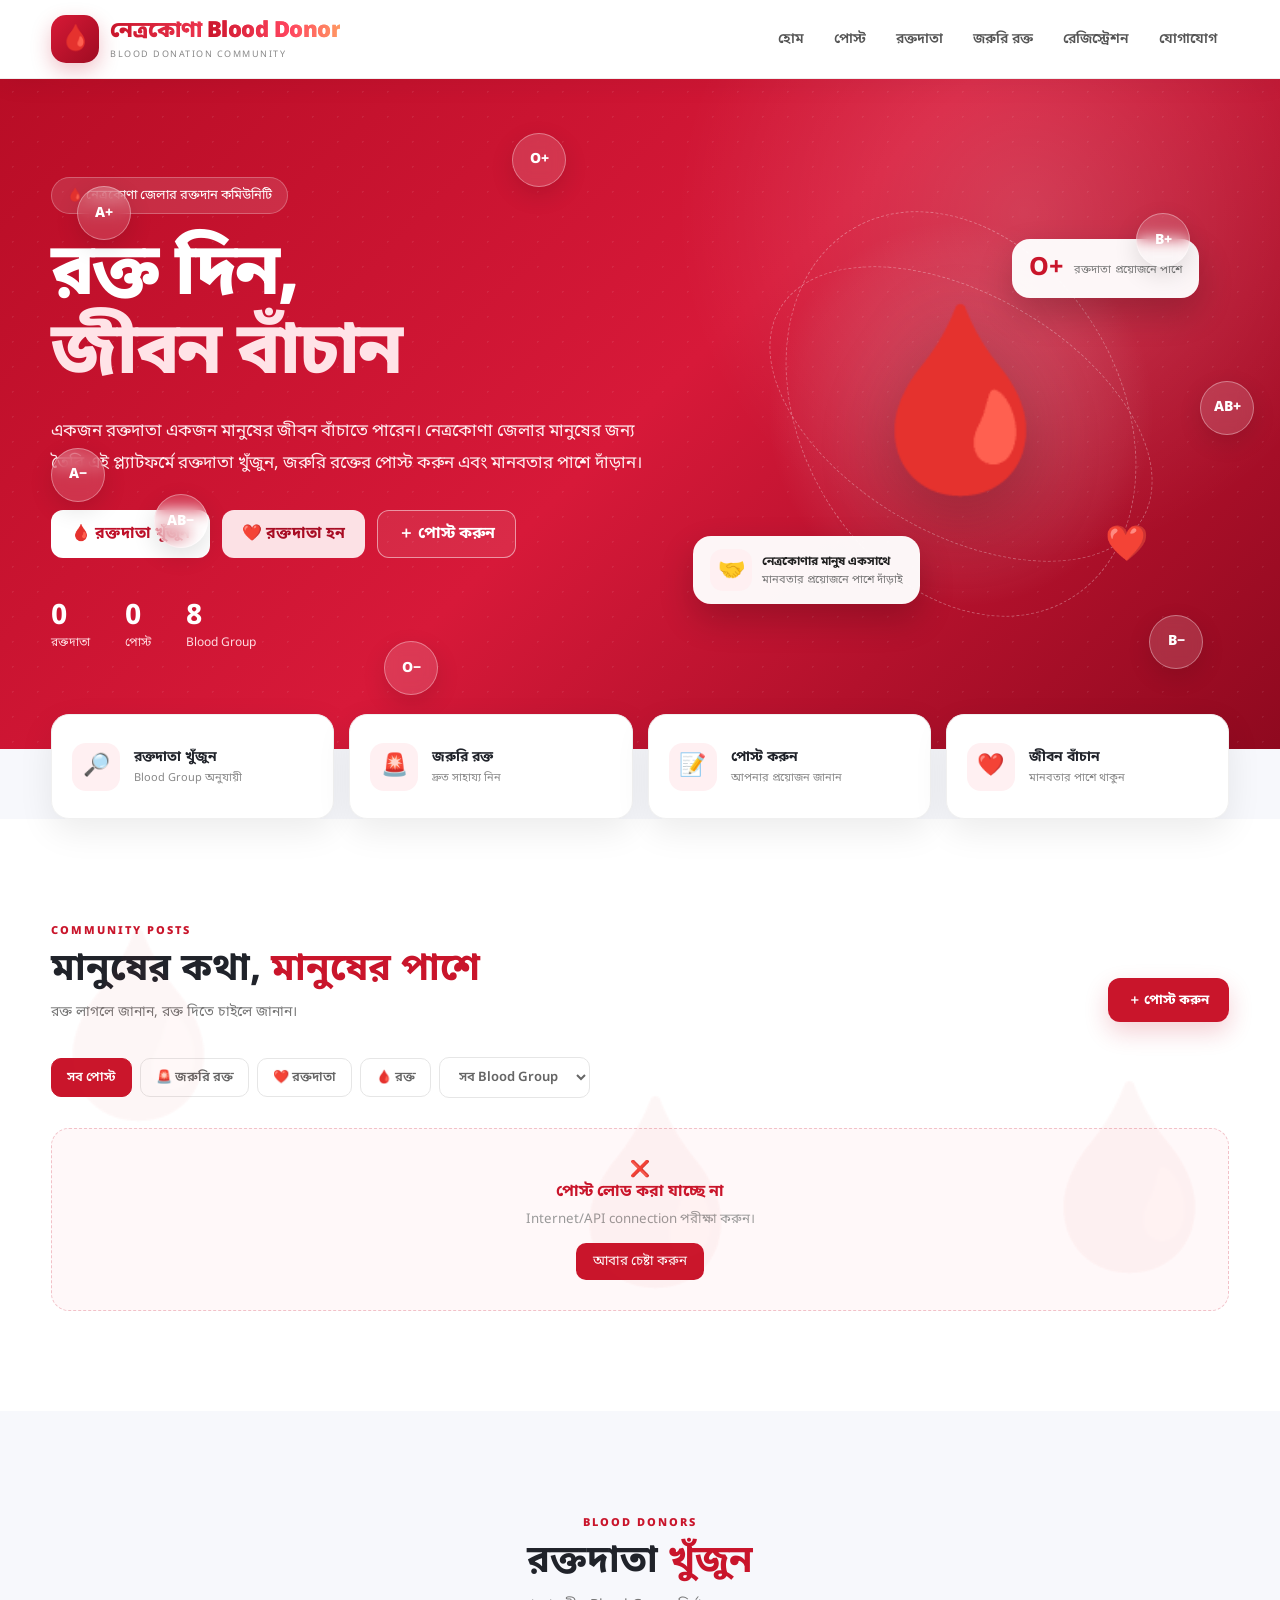
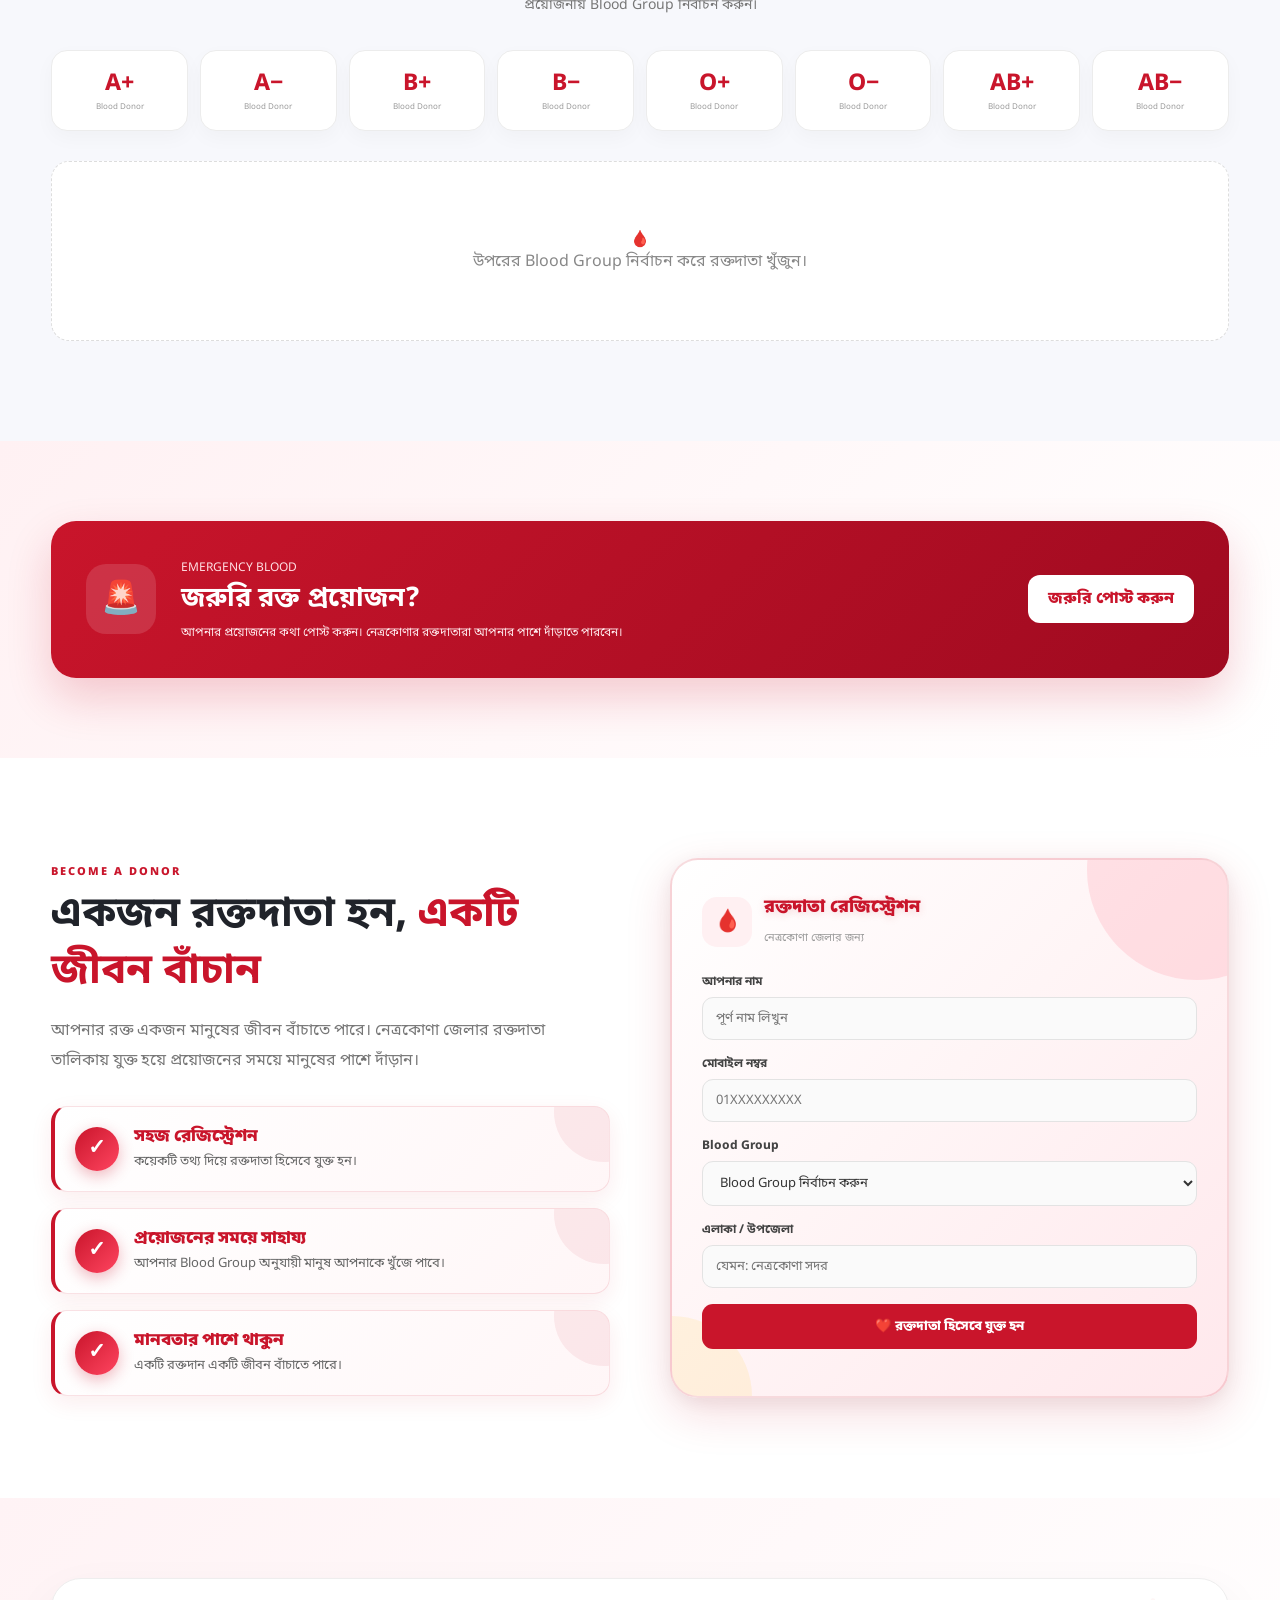
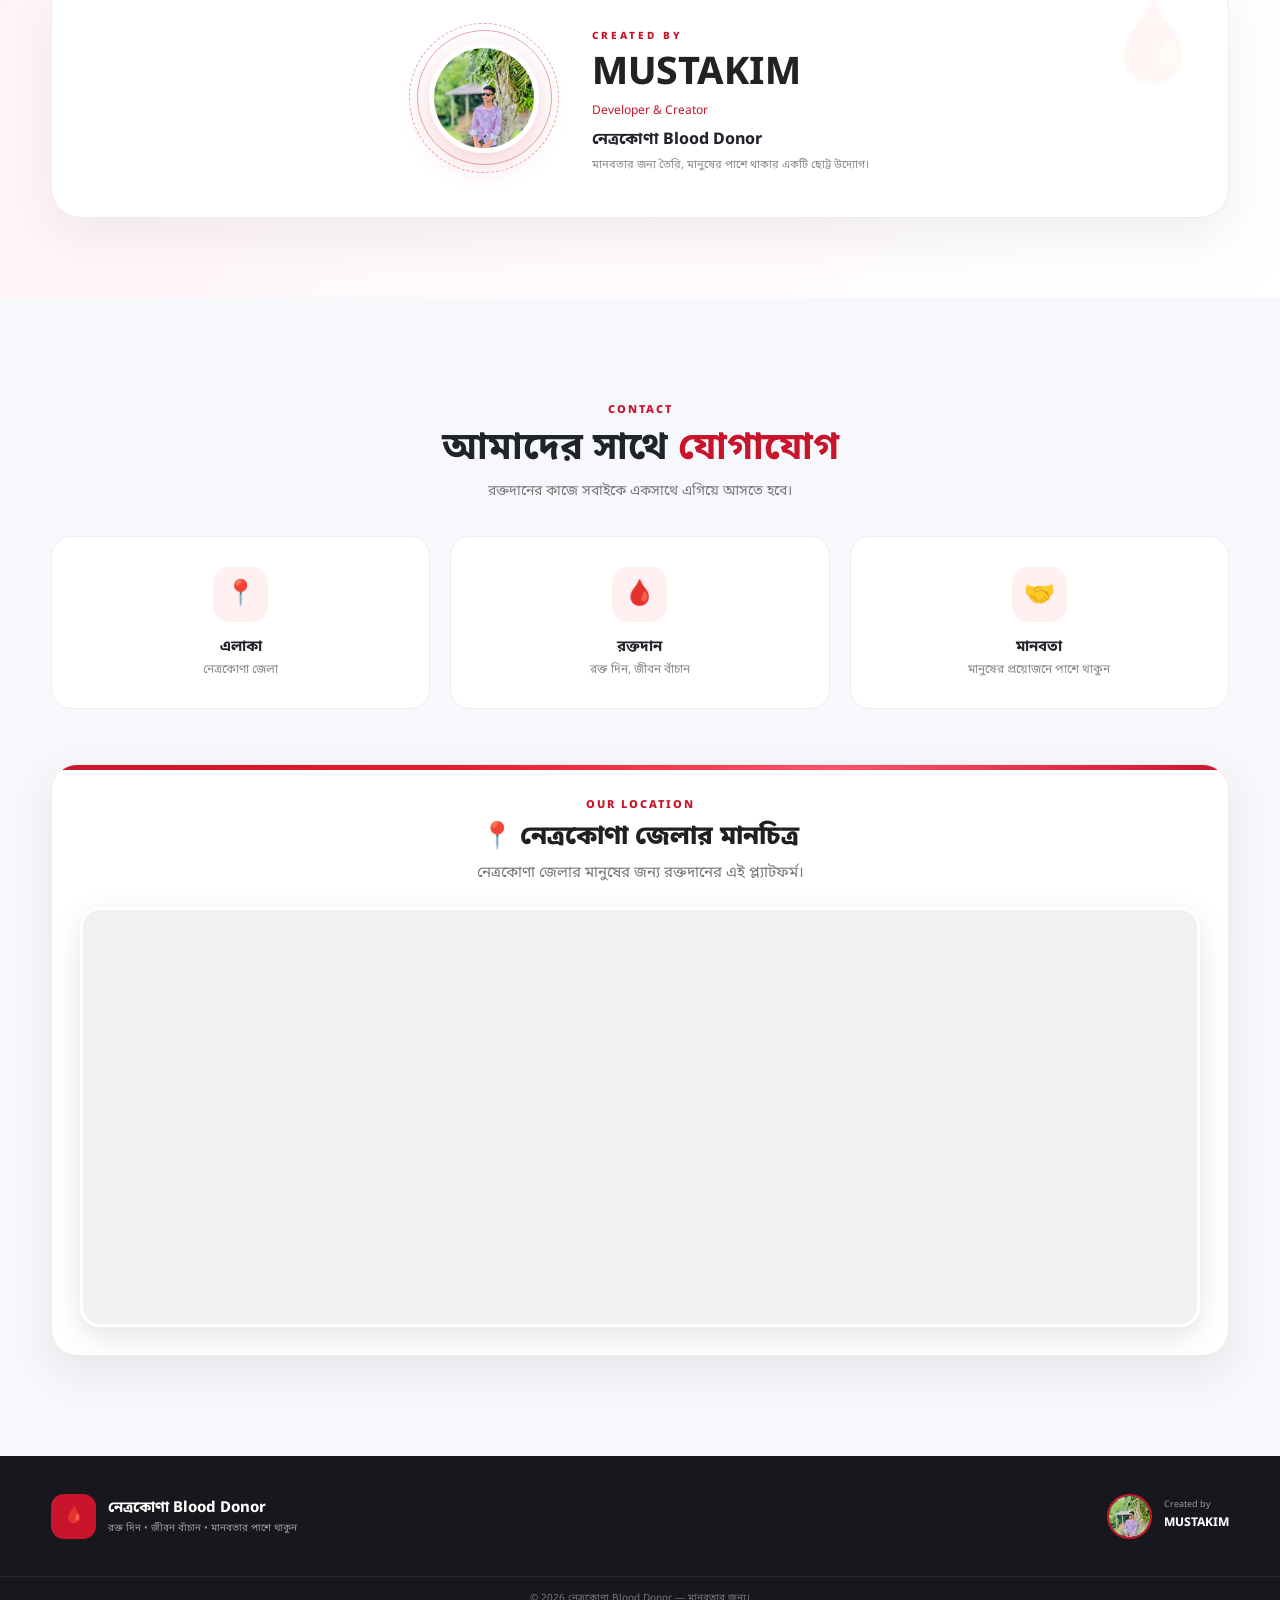
==== index.html @ 8218823e "add file" ====
<!DOCTYPE html>
<html lang="bn">
<head>

    <meta charset="UTF-8">

    <meta name="viewport"
          content="width=device-width, initial-scale=1.0">

    <!-- =====================================================
         SEO TITLE
    ====================================================== -->

    <title>
        নেত্রকোণা রক্ত | নেত্রকোণা Blood Donor — রক্তদাতা খুঁজুন
    </title>


    <!-- =====================================================
         SEO DESCRIPTION
    ====================================================== -->

    <meta name="description"
          content="নেত্রকোণা জেলার রক্তদাতা খুঁজুন। জরুরি রক্তের প্রয়োজন জানিয়ে পোস্ট করুন, রক্তদাতা হিসেবে রেজিস্ট্রেশন করুন এবং রক্ত দিয়ে মানুষের জীবন বাঁচান। নেত্রকোণা Blood Donor।">


    <!-- =====================================================
         SEO KEYWORDS
    ====================================================== -->

    <meta name="keywords"
          content="নেত্রকোণা রক্ত, নেত্রকোণা রক্তদাতা, নেত্রকোণা Blood Donor, Netrokona Blood Donor, নেত্রকোণায় রক্তদাতা, জরুরি রক্ত নেত্রকোণা, রক্ত চাই নেত্রকোণা, রক্তদান নেত্রকোণা, Netrokona blood donor, blood donor Netrokona">


    <!-- =====================================================
         GOOGLE ROBOTS
    ====================================================== -->

    <meta name="robots"
          content="index, follow">


    <meta name="googlebot"
          content="index, follow">


    <!-- =====================================================
         AUTHOR
    ====================================================== -->

    <meta name="author"
          content="MUSTAKIM">


    <!-- =====================================================
         THEME COLOR
    ====================================================== -->

    <meta name="theme-color"
          content="#c9152b">


    <!-- =====================================================
         CANONICAL
    ====================================================== -->

    <link rel="canonical"
          href="https://mdmustakimcom3-wq.github.io/-Blood-Donor/">


    <!-- =====================================================
         OPEN GRAPH
         Facebook / Messenger / Social Media
    ====================================================== -->

    <meta property="og:type"
          content="website">

    <meta property="og:title"
          content="নেত্রকোণা রক্ত | নেত্রকোণা Blood Donor">

    <meta property="og:description"
          content="নেত্রকোণা জেলার রক্তদাতা খুঁজুন, জরুরি রক্তের পোস্ট করুন এবং রক্ত দিয়ে মানুষের জীবন বাঁচান।">

    <meta property="og:url"
          content="https://mdmustakimcom3-wq.github.io/-Blood-Donor/">

    <meta property="og:site_name"
          content="নেত্রকোণা Blood Donor">

    <meta property="og:locale"
          content="bn_BD">

    <meta property="og:image"
          content="https://mdmustakimcom3-wq.github.io/-Blood-Donor/images/logo.png">

    <meta property="og:image:alt"
          content="নেত্রকোণা Blood Donor Logo">


    <!-- =====================================================
         TWITTER / X
    ====================================================== -->

    <meta name="twitter:card"
          content="summary_large_image">

    <meta name="twitter:title"
          content="নেত্রকোণা রক্ত | নেত্রকোণা Blood Donor">

    <meta name="twitter:description"
          content="নেত্রকোণা জেলার রক্তদাতা খুঁজুন এবং জরুরি রক্তের প্রয়োজনে মানুষের পাশে দাঁড়ান।">

    <meta name="twitter:image"
          content="https://mdmustakimcom3-wq.github.io/-Blood-Donor/images/logo.png">


    <!-- =====================================================
         GOOGLE FONT
    ====================================================== -->

    <link rel="preconnect"
          href="https://fonts.googleapis.com">

    <link rel="preconnect"
          href="https://fonts.gstatic.com"
          crossorigin>

    <link
        href="https://fonts.googleapis.com/css2?family=Noto+Sans+Bengali:wght@300;400;500;600;700;800;900&display=swap"
        rel="stylesheet">


    <!-- =====================================================
         CSS
    ====================================================== -->

    <link rel="stylesheet"
          href="style.css">


    <!-- =====================================================
         STRUCTURED DATA
         Google Search Understanding
    ====================================================== -->

    <script type="application/ld+json">

    {
        "@context": "https://schema.org",

        "@type": "WebSite",

        "name": "নেত্রকোণা Blood Donor",

        "alternateName": [
            "নেত্রকোণা রক্ত",
            "নেত্রকোণা রক্তদাতা",
            "Netrokona Blood Donor"
        ],

        "url": "https://mdmustakimcom3-wq.github.io/-Blood-Donor/",

        "description": "নেত্রকোণা জেলার রক্তদাতা খোঁজা, জরুরি রক্তের পোস্ট এবং রক্তদাতা রেজিস্ট্রেশনের জন্য একটি মানবিক প্ল্যাটফর্ম।",

        "inLanguage": "bn-BD",

        "author": {
            "@type": "Person",
            "name": "MUSTAKIM"
        },

        "publisher": {
            "@type": "Person",
            "name": "MUSTAKIM"
        }
    }

    </script>


    <!-- =====================================================
         ORGANIZATION STRUCTURED DATA
    ====================================================== -->

    <script type="application/ld+json">

    {
        "@context": "https://schema.org",

        "@type": "Organization",

        "name": "নেত্রকোণা Blood Donor",

        "url": "https://mdmustakimcom3-wq.github.io/-Blood-Donor/",

        "logo": "https://mdmustakimcom3-wq.github.io/-Blood-Donor/images/logo.png",

        "description": "নেত্রকোণা জেলার মানুষের জন্য রক্তদাতা খোঁজা ও রক্তদানের কমিউনিটি প্ল্যাটফর্ম।",

        "founder": {
            "@type": "Person",
            "name": "MUSTAKIM"
        }
    }

    </script>

</head>


<body>

<!-- =========================================================
     HEADER
========================================================= -->

<header class="site-header">

    <div class="container navbar">

        <a href="#home" class="logo">

            <div class="logo-icon">
                🩸
            </div>

            <div class="logo-text">

                <strong>
                    নেত্রকোণা <span>Blood Donor</span>
                </strong>

                <small>
                    BLOOD DONATION COMMUNITY
                </small>

            </div>

        </a>

        <nav class="navigation" id="navigation">

            <a href="#home">হোম</a>

            <a href="#posts">পোস্ট</a>

            <a href="#donors">রক্তদাতা</a>

            <a href="#requests">জরুরি রক্ত</a>

            <a href="#register">রেজিস্ট্রেশন</a>

            <a href="#contact">যোগাযোগ</a>

        </nav>

        <button
            class="menu-button"
            type="button"
            onclick="toggleMenu()">

            ☰

        </button>

    </div>

</header>


<main>


<!-- =========================================================
     HERO
========================================================= -->

<section class="hero" id="home">

    <div class="hero-pattern"></div>

    <div class="floating-blood fb-1">A+</div>
    <div class="floating-blood fb-2">A−</div>
    <div class="floating-blood fb-3">B+</div>
    <div class="floating-blood fb-4">B−</div>
    <div class="floating-blood fb-5">O+</div>
    <div class="floating-blood fb-6">O−</div>
    <div class="floating-blood fb-7">AB+</div>
    <div class="floating-blood fb-8">AB−</div>


    <div class="container hero-grid">

        <div class="hero-content">

            <div class="hero-small-title">
                🩸 নেত্রকোণা জেলার রক্তদান কমিউনিটি
            </div>

            <h1>
                রক্ত দিন,
                <span>জীবন বাঁচান</span>
            </h1>

            <p>
                একজন রক্তদাতা একজন মানুষের জীবন বাঁচাতে পারেন।
                নেত্রকোণা জেলার মানুষের জন্য তৈরি এই প্ল্যাটফর্মে
                রক্তদাতা খুঁজুন, জরুরি রক্তের পোস্ট করুন এবং
                মানবতার পাশে দাঁড়ান।
            </p>

            <div class="hero-buttons">

                <a href="#donors" class="btn btn-primary">
                    🩸 রক্তদাতা খুঁজুন
                </a>

                <a href="#register" class="btn btn-light">
                    ❤️ রক্তদাতা হন
                </a>

                <a href="#posts" class="btn btn-outline">
                    ＋ পোস্ট করুন
                </a>

            </div>


            <div class="hero-stats">

                <div class="stat">
                    <strong id="donorCount">0</strong>
                    <span>রক্তদাতা</span>
                </div>

                <div class="stat">
                    <strong id="postCount">0</strong>
                    <span>পোস্ট</span>
                </div>

                <div class="stat">
                    <strong>8</strong>
                    <span>Blood Group</span>
                </div>

            </div>

        </div>


        <div class="hero-visual">

            <div class="glow-circle"></div>

            <div class="orbit orbit-1"></div>
            <div class="orbit orbit-2"></div>

            <div class="blood-main">
                🩸
            </div>


            <div class="hero-badge hero-badge-top">

                <strong>O+</strong>

                <div>
                    <span>রক্তদাতা</span>
                    <span>প্রয়োজনে পাশে</span>
                </div>

            </div>


            <div class="hero-badge hero-badge-bottom">

                <div class="community-icon">
                    🤝
                </div>

                <div>

                    <strong>
                        নেত্রকোণার মানুষ একসাথে
                    </strong>

                    <span>
                        মানবতার প্রয়োজনে পাশে দাঁড়াই
                    </span>

                </div>

            </div>


            <div class="hero-heart">
                ❤️
            </div>

        </div>

    </div>

</section>


<!-- =========================================================
     QUICK FEATURES
========================================================= -->

<section class="quick-features">

    <div class="container">

        <div class="quick-grid">

            <a href="#donors" class="quick-card">

                <div class="quick-icon">
                    🔎
                </div>

                <div>
                    <strong>রক্তদাতা খুঁজুন</strong>
                    <span>Blood Group অনুযায়ী</span>
                </div>

            </a>


            <a href="#requests" class="quick-card">

                <div class="quick-icon">
                    🚨
                </div>

                <div>
                    <strong>জরুরি রক্ত</strong>
                    <span>দ্রুত সাহায্য নিন</span>
                </div>

            </a>


            <a href="#posts" class="quick-card">

                <div class="quick-icon">
                    📝
                </div>

                <div>
                    <strong>পোস্ট করুন</strong>
                    <span>আপনার প্রয়োজন জানান</span>
                </div>

            </a>


            <div class="quick-card">

                <div class="quick-icon">
                    ❤️
                </div>

                <div>
                    <strong>জীবন বাঁচান</strong>
                    <span>মানবতার পাশে থাকুন</span>
                </div>

            </div>

        </div>

    </div>

</section>


<!-- =========================================================
     POSTS
========================================================= -->

<section class="section posts-section" id="posts">

    <div class="blood-watermark drop-one">
        🩸
    </div>

    <div class="blood-watermark drop-two">
        🩸
    </div>

    <div class="blood-watermark drop-three">
        🩸
    </div>


    <div class="container">

        <div class="section-heading">

            <div>

                <span class="section-label">
                    COMMUNITY POSTS
                </span>

                <h2>
                    মানুষের কথা,
                    <span>মানুষের পাশে</span>
                </h2>

                <p>
                    রক্ত লাগলে জানান, রক্ত দিতে চাইলে জানান।
                </p>

            </div>


            <button
                type="button"
                class="post-create-button"
                onclick="openPost()">

                ＋ পোস্ট করুন

            </button>

        </div>


        <div class="post-filters">

            <button
                type="button"
                class="filter-btn active"
                data-filter="all"
                onclick="filterPosts('all',this)">

                সব পোস্ট

            </button>

            <button
                type="button"
                class="filter-btn"
                data-filter="urgent"
                onclick="filterPosts('urgent',this)">

                🚨 জরুরি রক্ত

            </button>

            <button
                type="button"
                class="filter-btn"
                data-filter="donor"
                onclick="filterPosts('donor',this)">

                ❤️ রক্তদাতা

            </button>

            <button
                type="button"
                class="filter-btn"
                data-filter="blood"
                onclick="filterPosts('blood',this)">

                🩸 রক্ত

            </button>


            <select
                id="bloodFilter"
                onchange="filterByBlood(this.value)">

                <option value="all">
                    সব Blood Group
                </option>

                <option value="A+">A+</option>
                <option value="A-">A−</option>

                <option value="B+">B+</option>
                <option value="B-">B−</option>

                <option value="O+">O+</option>
                <option value="O-">O−</option>

                <option value="AB+">AB+</option>
                <option value="AB-">AB−</option>

            </select>

        </div>


        <div
            class="post-list"
            id="postList">

            <div class="loading-box">

                <div class="loader"></div>

                <span>
                    পোস্ট লোড হচ্ছে...
                </span>

            </div>

        </div>

    </div>

</section>


<!-- =========================================================
     DONORS
========================================================= -->

<section class="section donor-section" id="donors">

    <div class="container">

        <div class="section-heading center">

            <div>

                <span class="section-label">
                    BLOOD DONORS
                </span>

                <h2>
                    রক্তদাতা <span>খুঁজুন</span>
                </h2>

                <p>
                    প্রয়োজনীয় Blood Group নির্বাচন করুন।
                </p>

            </div>

        </div>


        <div class="blood-groups">

            <button onclick="searchDonors('A+')">
                <strong>A+</strong>
                <span>Blood Donor</span>
            </button>

            <button onclick="searchDonors('A-')">
                <strong>A−</strong>
                <span>Blood Donor</span>
            </button>

            <button onclick="searchDonors('B+')">
                <strong>B+</strong>
                <span>Blood Donor</span>
            </button>

            <button onclick="searchDonors('B-')">
                <strong>B−</strong>
                <span>Blood Donor</span>
            </button>

            <button onclick="searchDonors('O+')">
                <strong>O+</strong>
                <span>Blood Donor</span>
            </button>

            <button onclick="searchDonors('O-')">
                <strong>O−</strong>
                <span>Blood Donor</span>
            </button>

            <button onclick="searchDonors('AB+')">
                <strong>AB+</strong>
                <span>Blood Donor</span>
            </button>

            <button onclick="searchDonors('AB-')">
                <strong>AB−</strong>
                <span>Blood Donor</span>
            </button>

        </div>


        <div
            class="donor-results"
            id="donorResults">

            <div class="empty-box">

                🩸

                <p>
                    উপরের Blood Group নির্বাচন করে
                    রক্তদাতা খুঁজুন।
                </p>

            </div>

        </div>

    </div>

</section>


<!-- =========================================================
     URGENT
========================================================= -->

<section class="urgent-section" id="requests">

    <div class="container">

        <div class="urgent-box">

            <div class="urgent-icon">
                🚨
            </div>

            <div class="urgent-content">

                <span>
                    EMERGENCY BLOOD
                </span>

                <h2>
                    জরুরি রক্ত প্রয়োজন?
                </h2>

                <p>
                    আপনার প্রয়োজনের কথা পোস্ট করুন।
                    নেত্রকোণার রক্তদাতারা আপনার পাশে
                    দাঁড়াতে পারবেন।
                </p>

            </div>

            <a
                href="#posts"
                class="urgent-button">

                জরুরি পোস্ট করুন

            </a>

        </div>

    </div>

</section>


<!-- =========================================================
     REGISTRATION
========================================================= -->

<section class="section register-section" id="register">

    <div class="container">

        <div class="register-grid">

            <div class="register-info">

                <span class="section-label">
                    BECOME A DONOR
                </span>

                <h2>
                    একজন রক্তদাতা হন,
                    <span>একটি জীবন বাঁচান</span>
                </h2>

                <p>
                    আপনার রক্ত একজন মানুষের জীবন বাঁচাতে পারে।
                    নেত্রকোণা জেলার রক্তদাতা তালিকায় যুক্ত হয়ে
                    প্রয়োজনের সময়ে মানুষের পাশে দাঁড়ান।
                </p>


                <div class="registration-benefits">

                    <div class="registration-benefit">

                        <div class="benefit-check">
                            ✓
                        </div>

                        <div class="benefit-content">

                            <strong>
                                সহজ রেজিস্ট্রেশন
                            </strong>

                            <span>
                                কয়েকটি তথ্য দিয়ে রক্তদাতা হিসেবে যুক্ত হন।
                            </span>

                        </div>

                    </div>


                    <div class="registration-benefit">

                        <div class="benefit-check">
                            ✓
                        </div>

                        <div class="benefit-content">

                            <strong>
                                প্রয়োজনের সময়ে সাহায্য
                            </strong>

                            <span>
                                আপনার Blood Group অনুযায়ী মানুষ আপনাকে খুঁজে পাবে।
                            </span>

                        </div>

                    </div>


                    <div class="registration-benefit">

                        <div class="benefit-check">
                            ✓
                        </div>

                        <div class="benefit-content">

                            <strong>
                                মানবতার পাশে থাকুন
                            </strong>

                            <span>
                                একটি রক্তদান একটি জীবন বাঁচাতে পারে।
                            </span>

                        </div>

                    </div>

                </div>

            </div>


            <div class="registration-card">

                <div class="card-top">

                    <div class="card-icon">
                        🩸
                    </div>

                    <div>

                        <h3>
                            রক্তদাতা রেজিস্ট্রেশন
                        </h3>

                        <p>
                            নেত্রকোণা জেলার জন্য
                        </p>

                    </div>

                </div>


                <form
                    id="registerForm"
                    onsubmit="registerDonor(event)">


                    <div class="form-group">

                        <label for="donorName">
                            আপনার নাম
                        </label>

                        <input
                            type="text"
                            id="donorName"
                            placeholder="পূর্ণ নাম লিখুন"
                            required>

                    </div>


                    <div class="form-group">

                        <label for="donorPhone">
                            মোবাইল নম্বর
                        </label>

                        <input
                            type="tel"
                            id="donorPhone"
                            placeholder="01XXXXXXXXX"
                            required>

                    </div>


                    <div class="form-group">

                        <label for="donorBlood">
                            Blood Group
                        </label>

                        <select
                            id="donorBlood"
                            required>

                            <option value="">
                                Blood Group নির্বাচন করুন
                            </option>

                            <option value="A+">A+</option>
                            <option value="A-">A−</option>

                            <option value="B+">B+</option>
                            <option value="B-">B−</option>

                            <option value="O+">O+</option>
                            <option value="O-">O−</option>

                            <option value="AB+">AB+</option>
                            <option value="AB-">AB−</option>

                        </select>

                    </div>


                    <div class="form-group">

                        <label for="donorLocation">
                            এলাকা / উপজেলা
                        </label>

                        <input
                            type="text"
                            id="donorLocation"
                            placeholder="যেমন: নেত্রকোণা সদর"
                            required>

                    </div>


                    <button
                        type="submit"
                        class="submit-button"
                        id="registerButton">

                        ❤️ রক্তদাতা হিসেবে যুক্ত হন

                    </button>


                    <div
                        class="form-message"
                        id="registerMessage">
                    </div>

                </form>

            </div>

        </div>

    </div>

</section>


<!-- =========================================================
     CREATOR
========================================================= -->

<section class="creator-section">

    <div class="container">

        <div class="creator-card">

            <div class="creator-decoration">
                🩸
            </div>


            <div class="creator-photo-wrap">

                <div class="creator-ring ring-one"></div>
                <div class="creator-ring ring-two"></div>

                <img
                    src="images/mustakim.jpg"
                    alt="MUSTAKIM"
                    class="creator-photo"
                    onerror="this.src='images/logo.png'">

            </div>


            <div class="creator-text">

                <span>
                    CREATED BY
                </span>

                <h2>
                    MUSTAKIM
                </h2>

                <p>
                    Developer & Creator
                </p>

                <strong>
                    নেত্রকোণা Blood Donor
                </strong>

                <small>
                    মানবতার জন্য তৈরি,
                    মানুষের পাশে থাকার একটি ছোট্ট উদ্যোগ।
                </small>

            </div>

        </div>

    </div>

</section>


<!-- =========================================================
     CONTACT + NETROKONA MAP
========================================================= -->

<section
    class="section contact-section"
    id="contact">

    <div class="container">

        <div class="section-heading center">

            <div>

                <span class="section-label">
                    CONTACT
                </span>

                <h2>
                    আমাদের সাথে <span>যোগাযোগ</span>
                </h2>

                <p>
                    রক্তদানের কাজে সবাইকে একসাথে এগিয়ে আসতে হবে।
                </p>

            </div>

        </div>


        <div class="contact-grid">

            <div class="contact-card">

                <div class="contact-icon">
                    📍
                </div>

                <h3>
                    এলাকা
                </h3>

                <p>
                    নেত্রকোণা জেলা
                </p>

            </div>


            <div class="contact-card">

                <div class="contact-icon">
                    🩸
                </div>

                <h3>
                    রক্তদান
                </h3>

                <p>
                    রক্ত দিন, জীবন বাঁচান
                </p>

            </div>


            <div class="contact-card">

                <div class="contact-icon">
                    🤝
                </div>

                <h3>
                    মানবতা
                </h3>

                <p>
                    মানুষের প্রয়োজনে পাশে থাকুন
                </p>

            </div>

        </div>


        <div class="netrokona-map-section">

            <div class="map-heading">

                <span class="section-label">
                    OUR LOCATION
                </span>

                <h3>
                    📍 নেত্রকোণা জেলার মানচিত্র
                </h3>

                <p>
                    নেত্রকোণা জেলার মানুষের জন্য
                    রক্তদানের এই প্ল্যাটফর্ম।
                </p>

            </div>


            <div class="netrokona-map">

                <iframe
                    src="https://www.google.com/maps?q=Netrokona%20District%2C%20Bangladesh&output=embed"
                    width="100%"
                    height="420"
                    style="border:0;"
                    allowfullscreen=""
                    loading="lazy"
                    referrerpolicy="no-referrer-when-downgrade">
                </iframe>

            </div>

        </div>

    </div>

</section>

</main>


<!-- =========================================================
     FOOTER
========================================================= -->

<footer class="site-footer">

    <div class="container footer-content">

        <div class="footer-brand">

            <div class="footer-logo">
                🩸
            </div>

            <div>

                <strong>
                    নেত্রকোণা Blood Donor
                </strong>

                <span>
                    রক্ত দিন • জীবন বাঁচান • মানবতার পাশে থাকুন
                </span>

            </div>

        </div>


        <div class="footer-creator">

            <img
                src="images/mustakim.jpg"
                alt="MUSTAKIM"
                onerror="this.src='images/logo.png'">

            <div>

                <small>
                    Created by
                </small>

                <strong>
                    MUSTAKIM
                </strong>

            </div>

        </div>

    </div>


    <div class="footer-bottom">

        © 2026 নেত্রকোণা Blood Donor —
        মানবতার জন্য।

    </div>

</footer>


<!-- =========================================================
     POST MODAL
========================================================= -->

<div
    class="modal"
    id="postModal">

    <div class="modal-content">

        <button
            type="button"
            class="modal-close"
            onclick="closePost()">

            ×

        </button>


        <div class="modal-header">

            <div class="modal-icon">
                🩸
            </div>

            <div>

                <h2>
                    নতুন পোস্ট করুন
                </h2>

                <p>
                    আপনার প্রয়োজন বা রক্তদানের কথা জানান
                </p>

            </div>

        </div>


        <div class="post-type-buttons">

            <button
                type="button"
                class="post-type-btn active"
                id="urgentTypeButton"
                onclick="selectPostType('urgent')">

                🚨 রক্ত লাগবে

            </button>


            <button
                type="button"
                class="post-type-btn"
                id="donorTypeButton"
                onclick="selectPostType('donor')">

                ❤️ আমি রক্ত দিব

            </button>

        </div>


        <form
            id="postForm"
            onsubmit="createPost(event)">

            <input
                type="hidden"
                id="postType"
                value="urgent">


            <div class="form-row">

                <div class="form-group">

                    <label for="postName">
                        নাম
                    </label>

                    <input
                        type="text"
                        id="postName"
                        placeholder="আপনার নাম"
                        required>

                </div>


                <div class="form-group">

                    <label for="postPhone">
                        মোবাইল
                    </label>

                    <input
                        type="tel"
                        id="postPhone"
                        placeholder="01XXXXXXXXX"
                        required>

                </div>

            </div>


            <div class="form-row">

                <div class="form-group">

                    <label for="postBlood">
                        Blood Group
                    </label>

                    <select id="postBlood">

                        <option value="">
                            নির্বাচন করুন
                        </option>

                        <option value="A+">A+</option>
                        <option value="A-">A−</option>

                        <option value="B+">B+</option>
                        <option value="B-">B−</option>

                        <option value="O+">O+</option>
                        <option value="O-">O−</option>

                        <option value="AB+">AB+</option>
                        <option value="AB-">AB−</option>

                    </select>

                </div>


                <div class="form-group">

                    <label for="postLocation">
                        এলাকা
                    </label>

                    <input
                        type="text"
                        id="postLocation"
                        placeholder="নেত্রকোণা সদর">

                </div>

            </div>


            <div class="form-group">

                <label for="postHospital">
                    হাসপাতাল / স্থান
                </label>

                <input
                    type="text"
                    id="postHospital"
                    placeholder="হাসপাতালের নাম বা স্থান">

            </div>


            <div class="form-group">

                <label for="postMessage">
                    আপনার কথা
                </label>

                <textarea
                    id="postMessage"
                    rows="5"
                    placeholder="আপনার প্রয়োজন বা রক্তদানের কথা লিখুন..."
                    required></textarea>

            </div>


            <!-- =================================================
                 MEDIA UPLOAD
            ================================================== -->

            <div class="post-media-upload">

                <label
                    for="postMedia"
                    class="media-upload-label">

                    <div class="media-upload-icon">
                        📷
                    </div>

                    <div>

                        <strong>
                            ছবি / ভিডিও যোগ করুন
                        </strong>

                        <span>
                            রক্ত দেওয়ার ছবি বা ভিডিও শেয়ার করতে পারেন
                        </span>

                    </div>

                </label>


                <input
                    type="file"
                    id="postMedia"
                    accept="image/*,video/*"
                    onchange="previewPostMedia(event)">


                <div
                    id="mediaPreview"
                    class="media-preview">
                </div>


                <button
                    type="button"
                    id="removeMediaButton"
                    class="remove-media-button"
                    onclick="removePostMedia()"
                    style="display:none;">

                    ✕ মিডিয়া সরান

                </button>


                <small>
                    ছবি সর্বোচ্চ 5 MB এবং ভিডিও 10 MB।
                </small>

            </div>


            <!-- =================================================
                 DELETE CODE
            ================================================== -->

            <div class="delete-code-note">

                🔐 পোস্ট করার পর আপনাকে একটি
                <strong>Delete Code</strong> দেওয়া হবে।

                <br>

                এই কোডটি সংরক্ষণ করে রাখবেন।
                পরে আপনার পোস্ট মুছে ফেলতে এটি লাগবে।

            </div>


            <button
                type="submit"
                class="submit-button"
                id="postSubmitButton">

                📝 পোস্ট করুন

            </button>


            <div
                class="form-message"
                id="postMessageStatus">
            </div>

        </form>

    </div>

</div>


<!-- =========================================================
     DELETE CODE RESULT MODAL
========================================================= -->

<div
    class="modal"
    id="deleteCodeModal">

    <div class="modal-content code-result">

        <button
            type="button"
            class="modal-close"
            onclick="closeDeleteCodeModal()">

            ×

        </button>


        <div class="success-icon">
            ✓
        </div>


        <h2>
            পোস্ট সফল হয়েছে
        </h2>

        <p>
            আপনার Delete Code:
        </p>


        <div
            class="generated-code"
            id="generatedDeleteCode">

            ------

        </div>


        <div class="code-warning">

            ⚠️ এই কোডটি অবশ্যই সংরক্ষণ করে রাখুন।
            পোস্ট মুছতে পরে এই কোড প্রয়োজন হবে।

        </div>


        <button
            type="button"
            class="submit-button"
            onclick="closeDeleteCodeModal()">

            ঠিক আছে

        </button>

    </div>

</div>


<!-- =========================================================
     DELETE POST MODAL
========================================================= -->

<div
    class="modal"
    id="deleteModal">

    <div class="modal-content">

        <button
            type="button"
            class="modal-close"
            onclick="closeDeleteModal()">

            ×

        </button>


        <div class="modal-header">

            <div class="modal-icon">
                🔐
            </div>

            <div>

                <h2>
                    পোস্ট মুছে ফেলুন
                </h2>

                <p>
                    আপনার Delete Code দিন
                </p>

            </div>

        </div>


        <div class="form-group">

            <label for="deleteCodeInput">
                Delete Code
            </label>

            <input
                type="text"
                id="deleteCodeInput"
                maxlength="6"
                inputmode="numeric"
                placeholder="৬ ডিজিটের কোড">

        </div>


        <button
            type="button"
            class="submit-button"
            id="confirmDeleteButton"
            onclick="confirmDeletePost()">

            🗑️ পোস্ট মুছে ফেলুন

        </button>


        <div
            class="form-message"
            id="deleteMessage">
        </div>

    </div>

</div>


<!-- =========================================================
     TOAST
========================================================= -->

<div
    class="toast"
    id="toast">
</div>


<!-- =========================================================
     JAVASCRIPT
========================================================= -->

<script>

/* =========================================================
   API URL
========================================================= */

const API_URL =
"https://script.google.com/macros/s/AKfycbzlRxJkiYqZ9HzBiRi_08eH9ruVaB8oSgIodo0tq1BKc_fV6Qlo40DiTG_bJSqaEHlbuw/exec";


/* =========================================================
   GLOBAL DATA
========================================================= */

let allPosts = [];
let allDonors = [];

let currentFilter = "all";
let currentBloodFilter = "all";

let selectedPostForDelete = null;


/* =========================================================
   MOBILE MENU
========================================================= */

function toggleMenu(){

    const navigation =
        document.getElementById("navigation");

    navigation.classList.toggle("show");

}


/* =========================================================
   TOAST
========================================================= */

function showToast(message){

    const toast =
        document.getElementById("toast");

    toast.textContent = message;

    toast.classList.add("show");

    setTimeout(function(){

        toast.classList.remove("show");

    },3000);

}


/* =========================================================
   API GET / JSONP
========================================================= */

function apiRequest(action, params = {}){

    return new Promise(function(resolve,reject){

        const callbackName =
            "apiCallback_" +
            Date.now() +
            "_" +
            Math.floor(Math.random()*100000);


        const query = new URLSearchParams({

            action: action,
            callback: callbackName,
            ...params

        });


        const script =
            document.createElement("script");


        const timeout =
            setTimeout(function(){

                cleanup();

                reject(
                    new Error("Server response timeout")
                );

            },20000);


        window[callbackName] = function(data){

            clearTimeout(timeout);

            cleanup();

            resolve(data);

        };


        function cleanup(){

            try{
                delete window[callbackName];
            }catch(e){}

            if(script.parentNode){
                script.parentNode.removeChild(script);
            }

        }


        script.src =
            API_URL + "?" + query.toString();

        script.onerror = function(){

            clearTimeout(timeout);

            cleanup();

            reject(
                new Error("API connection failed")
            );

        };


        document.body.appendChild(script);

    });

}


/* =========================================================
   LOAD DATA
========================================================= */

async function loadData(){

    try{

        const data =
            await apiRequest("getData");


        if(!data || !data.success){

            throw new Error(
                data && data.message
                ? data.message
                : "Data load failed"
            );

        }


        allPosts =
            Array.isArray(data.posts)
            ? data.posts
            : [];


        allDonors =
            Array.isArray(data.donors)
            ? data.donors
            : [];


        updateStatistics();

        renderPosts();

    }catch(error){

        console.error(error);

        document.getElementById("postList").innerHTML = `

            <div class="error-box">

                ❌

                <strong>
                    পোস্ট লোড করা যাচ্ছে না
                </strong>

                <small>
                    Internet/API connection পরীক্ষা করুন।
                </small>

                <button onclick="loadData()">
                    আবার চেষ্টা করুন
                </button>

            </div>

        `;

    }

}


/* =========================================================
   STATISTICS
========================================================= */

function updateStatistics(){

    document.getElementById("donorCount").textContent =
        allDonors.length;

    document.getElementById("postCount").textContent =
        allPosts.length;

}


/* =========================================================
   BLOOD NORMALIZE
========================================================= */

function normalizeBlood(value){

    return String(value || "")
        .trim()
        .toUpperCase()
        .replace("−","-")
        .replace("–","-")
        .replace(" ","");

}


/* =========================================================
   ESCAPE HTML
========================================================= */

function escapeHTML(value){

    return String(value || "")
        .replace(/&/g,"&amp;")
        .replace(/</g,"&lt;")
        .replace(/>/g,"&gt;")
        .replace(/"/g,"&quot;")
        .replace(/'/g,"&#039;");

}


/* =========================================================
   ESCAPE JS
========================================================= */

function escapeJS(value){

    return String(value || "")
        .replace(/\\/g,"\\\\")
        .replace(/'/g,"\\'")
        .replace(/"/g,'\\"')
        .replace(/\n/g,"\\n")
        .replace(/\r/g,"");

}


/* =========================================================
   PHONE
========================================================= */

function cleanPhone(phone){

    return String(phone || "")
        .replace(/[^\d+]/g,"");

}


/* =========================================================
   DATE
========================================================= */

function formatDate(value){

    if(!value){
        return "";
    }

    const date =
        new Date(value);

    if(isNaN(date.getTime())){
        return String(value);
    }

    return date.toLocaleString(
        "bn-BD",
        {
            day:"numeric",
            month:"short",
            year:"numeric",
            hour:"numeric",
            minute:"2-digit"
        }
    );

}


/* =========================================================
   FILTER POSTS
========================================================= */

function filterPosts(filter, button){

    currentFilter = filter;

    document
        .querySelectorAll(".filter-btn")
        .forEach(function(btn){

            btn.classList.remove("active");

        });


    if(button){
        button.classList.add("active");
    }


    renderPosts();

}


/* =========================================================
   FILTER BY BLOOD
========================================================= */

function filterByBlood(value){

    currentBloodFilter =
        normalizeBlood(value) || "all";

    renderPosts();

}


/* =========================================================
   POST FILTER MATCH
========================================================= */

function postMatchesFilter(post){

    const type =
        String(post.type || post.Type || "")
        .toLowerCase();


    if(currentFilter === "urgent"){

        if(
            type !== "urgent" &&
            type !== "request" &&
            type !== "blood"
        ){
            return false;
        }

    }


    if(currentFilter === "donor"){

        if(
            type !== "donor" &&
            type !== "give"
        ){
            return false;
        }

    }


    if(
        currentBloodFilter !== "all" &&
        normalizeBlood(
            post.blood ||
            post.bloodGroup ||
            post.Blood
        ) !== currentBloodFilter
    ){

        return false;

    }


    return true;

}


/* =========================================================
   RENDER POSTS
========================================================= */

function renderPosts(){

    const list =
        document.getElementById("postList");


    const filtered =
        allPosts.filter(postMatchesFilter);


    if(!filtered.length){

        list.innerHTML = `

            <div class="empty-box">

                <div style="font-size:40px;">
                    🩸
                </div>

                <strong>
                    কোনো পোস্ট পাওয়া যায়নি
                </strong>

                <small>
                    নতুন একটি পোস্ট করুন।
                </small>

            </div>

        `;

        return;

    }


    list.innerHTML =
        filtered.map(createPostHTML).join("");

}


/* =========================================================
   CREATE POST HTML
========================================================= */

function createPostHTML(post){

    const id =
        String(
            post.id ||
            post.ID ||
            ""
        );


    const type =
        String(
            post.type ||
            post.Type ||
            "urgent"
        ).toLowerCase();


    const isDonor =
        type === "donor" ||
        type === "give";


    const name =
        post.name ||
        post.Name ||
        "নাম নেই";


    const phone =
        post.phone ||
        post.Phone ||
        "";


    const blood =
        post.blood ||
        post.bloodGroup ||
        post.Blood ||
        "";


    const location =
        post.location ||
        post.Location ||
        "";


    const hospital =
        post.hospital ||
        post.Hospital ||
        "";


    const message =
        post.message ||
        post.Message ||
        "";


    const likes =
        Number(
            post.likes ||
            post.Likes ||
            0
        );


    const comments =
        Number(
            post.CommentCount ||
            post.commentCount ||
            post.commentsCount ||
            0
        );


    const created =
        formatDate(
            post.createdAt ||
            post.CreatedAt ||
            post.created ||
            ""
        );


    const mediaType =
        String(
            post.MediaType ||
            post.mediaType ||
            ""
        ).toLowerCase();


    const mediaUrl =
        String(
            post.MediaUrl ||
            post.mediaUrl ||
            ""
        ).trim();


    let mediaHTML = "";


    if(mediaUrl){

        if(
            mediaType === "video" ||
            mediaType.startsWith("video/")
        ){

            mediaHTML = `

                <div class="post-media">

                    <video
                        src="${escapeHTML(mediaUrl)}"
                        controls
                        playsinline
                        preload="metadata">
                    </video>

                </div>

            `;

        }else{

            mediaHTML = `

                <div class="post-media">

                    <img
                        src="${escapeHTML(mediaUrl)}"
                        alt="রক্তদানের ছবি"
                        loading="lazy">

                </div>

            `;

        }

    }


    const badgeText =
        isDonor
        ? "❤️ আমি রক্ত দিব"
        : "🚨 রক্ত লাগবে";


    const cardClass =
        isDonor
        ? "post-card donor-post"
        : "post-card urgent-post";


    const callNumber =
        cleanPhone(phone);


    return `

        <article
            class="${cardClass}"
            data-post-id="${escapeHTML(id)}">


            <div class="post-top">

                <div class="post-user">

                    <div class="post-avatar">

                        ${escapeHTML(
                            String(name).charAt(0)
                        )}

                    </div>

                    <div>

                        <strong>
                            ${escapeHTML(name)}
                        </strong>

                        <span>
                            ${escapeHTML(created)}
                        </span>

                    </div>

                </div>


                <button
                    type="button"
                    class="delete-post-icon"
                    title="পোস্ট মুছুন"
                    onclick="openDeleteModal('${escapeJS(id)}')">

                    🗑️

                </button>

            </div>


            <div class="post-badge">
                ${badgeText}
            </div>


            <div class="post-info-row">

                ${
                    blood
                    ? `
                        <span class="blood-badge">
                            🩸 ${escapeHTML(blood)}
                        </span>
                    `
                    : ""
                }


                ${
                    location
                    ? `
                        <span>
                            📍 ${escapeHTML(location)}
                        </span>
                    `
                    : ""
                }


                ${
                    hospital
                    ? `
                        <span>
                            🏥 ${escapeHTML(hospital)}
                        </span>
                    `
                    : ""
                }

            </div>


            <div class="post-content">

                <p>
                    ${escapeHTML(message)}
                </p>

            </div>


            ${mediaHTML}


            <div class="post-stats">

                <span>
                    ❤️ ${likes} Likes
                </span>

                <span>
                    💬 ${comments} Comments
                </span>

            </div>


            <div class="post-actions">

                <button
                    type="button"
                    class="post-action"
                    onclick="toggleLike(this,'${escapeJS(id)}')">

                    ❤️ Like

                </button>


                <button
                    type="button"
                    class="post-action"
                    onclick="toggleComments(this,'${escapeJS(id)}')">

                    💬 Comment

                </button>


                ${
                    callNumber
                    ? `
                        <a
                            class="post-action call"
                            href="tel:${escapeHTML(callNumber)}">

                            📞 Call

                        </a>
                    `
                    : ""
                }

            </div>


            <div
                class="comments-area"
                id="comments-${escapeHTML(id)}">

                <div class="comment-loading">
                    Comments loading...
                </div>

            </div>

        </article>

    `;

}


/* =========================================================
   OPEN POST
========================================================= */

function openPost(){

    document
        .getElementById("postModal")
        .classList.add("show");


    document
        .getElementById("postMessageStatus")
        .textContent = "";


    document
        .getElementById("postForm")
        .reset();


    document
        .getElementById("postType")
        .value = "urgent";


    selectPostType("urgent");

    removePostMedia();

}


/* =========================================================
   CLOSE POST
========================================================= */

function closePost(){

    document
        .getElementById("postModal")
        .classList.remove("show");

}


/* =========================================================
   POST TYPE
========================================================= */

function selectPostType(type){

    document
        .getElementById("postType")
        .value = type;


    document
        .getElementById("urgentTypeButton")
        .classList.toggle(
            "active",
            type === "urgent"
        );


    document
        .getElementById("donorTypeButton")
        .classList.toggle(
            "active",
            type === "donor"
        );

}


/* =========================================================
   MEDIA PREVIEW
========================================================= */

function previewPostMedia(event){

    const file =
        event.target.files &&
        event.target.files[0];


    const preview =
        document.getElementById("mediaPreview");


    const removeButton =
        document.getElementById("removeMediaButton");


    if(!file){

        preview.innerHTML = "";

        preview.classList.remove("show");

        removeButton.style.display = "none";

        return;

    }


    const isImage =
        file.type.startsWith("image/");


    const isVideo =
        file.type.startsWith("video/");


    if(!isImage && !isVideo){

        showToast(
            "শুধু ছবি বা ভিডিও নির্বাচন করুন।"
        );

        removePostMedia();

        return;

    }


    const maxSize =
        isImage
        ? 5 * 1024 * 1024
        : 10 * 1024 * 1024;


    if(file.size > maxSize){

        showToast(
            isImage
            ? "ছবির সর্বোচ্চ সাইজ 5 MB।"
            : "ভিডিওর সর্বোচ্চ সাইজ 10 MB।"
        );

        removePostMedia();

        return;

    }


    const url =
        URL.createObjectURL(file);


    if(isImage){

        preview.innerHTML = `

            <img
                src="${url}"
                alt="Media Preview">

        `;

    }else{

        preview.innerHTML = `

            <video
                src="${url}"
                controls
                playsinline>
            </video>

        `;

    }


    preview.classList.add("show");

    removeButton.style.display =
        "inline-block";

}


/* =========================================================
   REMOVE MEDIA
========================================================= */

function removePostMedia(){

    const input =
        document.getElementById("postMedia");


    const preview =
        document.getElementById("mediaPreview");


    const removeButton =
        document.getElementById("removeMediaButton");


    input.value = "";

    preview.innerHTML = "";

    preview.classList.remove("show");

    removeButton.style.display =
        "none";

}


/* =========================================================
   FILE TO BASE64
========================================================= */

function fileToBase64(file){

    return new Promise(function(resolve,reject){

        const reader =
            new FileReader();


        reader.onload = function(){

            resolve(reader.result);

        };


        reader.onerror = reject;


        reader.readAsDataURL(file);

    });

}


/* =========================================================
   CREATE POST
========================================================= */

async function createPost(event){

    event.preventDefault();


    const button =
        document.getElementById("postSubmitButton");


    const status =
        document.getElementById("postMessageStatus");


    const name =
        document.getElementById("postName")
        .value.trim();


    const phone =
        document.getElementById("postPhone")
        .value.trim();


    const blood =
        document.getElementById("postBlood")
        .value.trim();


    const location =
        document.getElementById("postLocation")
        .value.trim();


    const hospital =
        document.getElementById("postHospital")
        .value.trim();


    const message =
        document.getElementById("postMessage")
        .value.trim();


    const type =
        document.getElementById("postType")
        .value;


    const mediaInput =
        document.getElementById("postMedia");


    const file =
        mediaInput.files &&
        mediaInput.files[0];


    if(!name || !phone || !message){

        showToast(
            "প্রয়োজনীয় তথ্য পূরণ করুন।"
        );

        return;

    }


    button.disabled = true;

    button.textContent =
        "⏳ পোস্ট হচ্ছে...";


    status.textContent =
        "দয়া করে অপেক্ষা করুন...";


    try{

        let mediaBase64 = "";
        let mediaType = "";
        let mediaName = "";


        if(file){

            const isImage =
                file.type.startsWith("image/");


            const maxSize =
                isImage
                ? 5 * 1024 * 1024
                : 10 * 1024 * 1024;


            if(file.size > maxSize){

                throw new Error(
                    isImage
                    ? "ছবির সর্বোচ্চ সাইজ 5 MB।"
                    : "ভিডিওর সর্বোচ্চ সাইজ 10 MB।"
                );

            }


            mediaBase64 =
                await fileToBase64(file);


            mediaType =
                file.type;


            mediaName =
                file.name;

        }


        const response =
            await fetch(
                API_URL,
                {
                    method:"POST",

                    headers:{
                        "Content-Type":
                            "text/plain;charset=utf-8"
                    },

                    body:JSON.stringify({

                        action:"createPost",

                        name:name,

                        phone:phone,

                        blood:blood,

                        location:location,

                        hospital:hospital,

                        message:message,

                        type:type,

                        mediaBase64:
                            mediaBase64,

                        mediaType:
                            mediaType,

                        mediaName:
                            mediaName

                    })

                }
            );


        const data =
            await response.json();


        if(!data.success){

            throw new Error(
                data.message ||
                "পোস্ট করা যায়নি।"
            );

        }


        closePost();


        document
            .getElementById("generatedDeleteCode")
            .textContent =
                data.deleteCode || "------";


        document
            .getElementById("deleteCodeModal")
            .classList.add("show");


        document
            .getElementById("postForm")
            .reset();


        removePostMedia();


        if(data.post){

            allPosts.unshift(
                data.post
            );

        }


        updateStatistics();

        renderPosts();


        showToast(
            "পোস্ট সফলভাবে করা হয়েছে।"
        );


    }catch(error){

        console.error(error);

        status.textContent =
            error.message ||
            "পোস্ট করা যায়নি.";


        status.className =
            "form-message error";


        showToast(
            error.message ||
            "পোস্ট করা যায়নি।"
        );


    }finally{

        button.disabled = false;

        button.textContent =
            "📝 পোস্ট করুন";

    }

}


/* =========================================================
   DELETE CODE MODAL
========================================================= */

function closeDeleteCodeModal(){

    document
        .getElementById("deleteCodeModal")
        .classList.remove("show");

}


/* =========================================================
   LIKE
========================================================= */

async function toggleLike(button,postId){

    if(button.disabled){
        return;
    }


    button.disabled = true;


    try{

        const data =
            await apiRequest(
                "likePost",
                {
                    postId:postId
                }
            );


        if(!data.success){

            throw new Error(
                data.message ||
                "Like করা যায়নি।"
            );

        }


        const post =
            allPosts.find(
                p =>
                    String(
                        p.id ||
                        p.ID
                    ) === String(postId)
            );


        if(post){

            post.likes =
                Number(
                    data.likes ??
                    Number(post.likes || 0) + 1
                );

        }


        renderPosts();


    }catch(error){

        showToast(
            error.message ||
            "Like করা যায়নি।"
        );

        button.disabled = false;

    }

}


/* =========================================================
   COMMENTS
========================================================= */

async function toggleComments(button,postId){

    const area =
        document.getElementById(
            "comments-" + postId
        );


    if(!area){
        return;
    }


    area.classList.toggle("show");


    if(area.classList.contains("show")){

        loadComments(postId);

    }

}


/* =========================================================
   LOAD COMMENTS
========================================================= */

async function loadComments(postId){

    const area =
        document.getElementById(
            "comments-" + postId
        );


    if(!area){
        return;
    }


    area.innerHTML = `

        <div class="comment-loading">
            Comments loading...
        </div>

    `;


    try{

        const data =
            await apiRequest(
                "getComments",
                {
                    postId:postId
                }
            );


        const comments =
            Array.isArray(data.comments)
            ? data.comments
            : [];


        let html = "";


        if(!comments.length){

            html += `

                <div class="no-comments">
                    এখনো কোনো মন্তব্য নেই।
                </div>

            `;

        }else{

            comments.forEach(function(comment){

                const name =
                    comment.name ||
                    comment.Name ||
                    "Anonymous";


                const text =
                    comment.comment ||
                    comment.Comment ||
                    "";


                html += `

                    <div class="comment">

                        <div class="comment-avatar">
                            ${escapeHTML(
                                String(name).charAt(0)
                            )}
                        </div>

                        <div>

                            <strong>
                                ${escapeHTML(name)}
                            </strong>

                            <p>
                                ${escapeHTML(text)}
                            </p>

                        </div>

                    </div>

                `;

            });

        }


        html += `

            <div class="comment-form">

                <input
                    type="text"
                    id="commentName-${escapeHTML(postId)}"
                    placeholder="আপনার নাম">


                <div class="comment-input-row">

                    <input
                        type="text"
                        id="commentText-${escapeHTML(postId)}"
                        placeholder="মন্তব্য লিখুন...">


                    <button
                        type="button"
                        onclick="addComment('${escapeJS(postId)}')">

                        ➤

                    </button>

                </div>

            </div>

        `;


        area.innerHTML = html;


    }catch(error){

        area.innerHTML = `

            <div class="comment-error">
                মন্তব্য লোড করা যায়নি।
            </div>

        `;

    }

}


/* =========================================================
   ADD COMMENT
========================================================= */

async function addComment(postId){

    const nameInput =
        document.getElementById(
            "commentName-" + postId
        );


    const textInput =
        document.getElementById(
            "commentText-" + postId
        );


    const name =
        nameInput.value.trim();


    const comment =
        textInput.value.trim();


    if(!name || !comment){

        showToast(
            "নাম ও মন্তব্য লিখুন।"
        );

        return;

    }


    try{

        const response =
            await fetch(
                API_URL,
                {
                    method:"POST",

                    headers:{
                        "Content-Type":
                            "text/plain;charset=utf-8"
                    },

                    body:JSON.stringify({

                        action:"addComment",

                        postId:postId,

                        name:name,

                        comment:comment

                    })

                }
            );


        const data =
            await response.json();


        if(!data.success){

            throw new Error(
                data.message ||
                "মন্তব্য করা যায়নি।"
            );

        }


        showToast(
            "মন্তব্য যোগ হয়েছে।"
        );


        loadComments(postId);


    }catch(error){

        showToast(
            error.message ||
            "মন্তব্য করা যায়নি।"
        );

    }

}


/* =========================================================
   OPEN DELETE MODAL
========================================================= */

function openDeleteModal(postId){

    selectedPostForDelete =
        postId;


    document
        .getElementById("deleteCodeInput")
        .value = "";


    document
        .getElementById("deleteMessage")
        .textContent = "";


    document
        .getElementById("deleteModal")
        .classList.add("show");

}


/* =========================================================
   CLOSE DELETE MODAL
========================================================= */

function closeDeleteModal(){

    selectedPostForDelete =
        null;


    document
        .getElementById("deleteModal")
        .classList.remove("show");

}


/* =========================================================
   CONFIRM DELETE
========================================================= */

async function confirmDeletePost(){

    const code =
        document
            .getElementById("deleteCodeInput")
            .value.trim();


    const message =
        document
            .getElementById("deleteMessage");


    const button =
        document
            .getElementById("confirmDeleteButton");


    if(!selectedPostForDelete){

        return;

    }


    if(!/^\d{6}$/.test(code)){

        message.textContent =
            "সঠিক ৬ ডিজিটের Delete Code দিন।";

        message.className =
            "form-message error";

        return;

    }


    button.disabled = true;

    button.textContent =
        "⏳ মুছে ফেলা হচ্ছে...";


    try{

        const response =
            await fetch(
                API_URL,
                {
                    method:"POST",

                    headers:{
                        "Content-Type":
                            "text/plain;charset=utf-8"
                    },

                    body:JSON.stringify({

                        action:"deletePost",

                        postId:
                            selectedPostForDelete,

                        deleteCode:
                            code

                    })

                }
            );


        const data =
            await response.json();


        if(!data.success){

            throw new Error(
                data.message ||
                "পোস্ট মুছে ফেলা যায়নি।"
            );

        }


        allPosts =
            allPosts.filter(
                p =>
                    String(
                        p.id ||
                        p.ID
                    ) !==
                    String(
                        selectedPostForDelete
                    )
            );


        closeDeleteModal();

        updateStatistics();

        renderPosts();


        showToast(
            "পোস্ট সফলভাবে মুছে ফেলা হয়েছে।"
        );


    }catch(error){

        message.textContent =
            error.message ||
            "Delete failed.";

        message.className =
            "form-message error";


    }finally{

        button.disabled = false;

        button.textContent =
            "🗑️ পোস্ট মুছে ফেলুন";

    }

}


/* =========================================================
   REGISTER DONOR
========================================================= */

async function registerDonor(event){

    event.preventDefault();


    const button =
        document.getElementById(
            "registerButton"
        );


    const message =
        document.getElementById(
            "registerMessage"
        );


    const name =
        document.getElementById(
            "donorName"
        ).value.trim();


    const phone =
        document.getElementById(
            "donorPhone"
        ).value.trim();


    const blood =
        document.getElementById(
            "donorBlood"
        ).value;


    const location =
        document.getElementById(
            "donorLocation"
        ).value.trim();


    if(!name || !phone || !blood || !location){

        message.textContent =
            "সব তথ্য পূরণ করুন।";

        message.className =
            "form-message error";

        return;

    }


    button.disabled = true;

    button.textContent =
        "⏳ জমা হচ্ছে...";


    message.textContent =
        "রেজিস্ট্রেশন জমা হচ্ছে...";


    try{

        const response =
            await fetch(
                API_URL,
                {
                    method:"POST",

                    headers:{
                        "Content-Type":
                            "text/plain;charset=utf-8"
                    },

                    body:JSON.stringify({

                        action:"registerDonor",

                        name:name,

                        phone:phone,

                        blood:blood,

                        district:"নেত্রকোণা",

                        upazila:location,

                        address:location,

                        postType:"donor",

                        message:""

                    })

                }
            );


        const data =
            await response.json();


        if(!data.success){

            throw new Error(
                data.message ||
                "রেজিস্ট্রেশন জমা হয়নি।"
            );

        }


        message.textContent =
            "✅ রেজিস্ট্রেশন সফল হয়েছে। ধন্যবাদ!";

        message.className =
            "form-message success";


        document
            .getElementById("registerForm")
            .reset();


        loadData();


    }catch(error){

        message.textContent =
            error.message ||
            "রেজিস্ট্রেশন জমা হয়নি।";

        message.className =
            "form-message error";

    }finally{

        button.disabled = false;

        button.textContent =
            "❤️ রক্তদাতা হিসেবে যুক্ত হন";

    }

}


/* =========================================================
   SEARCH DONORS
========================================================= */

function searchDonors(bloodGroup){

    const blood =
        normalizeBlood(bloodGroup);


    const results =
        allDonors.filter(function(donor){

            return normalizeBlood(
                donor.blood ||
                donor.bloodGroup ||
                donor["Blood Group"] ||
                donor.Blood
            ) === blood;

        });


    const container =
        document.getElementById(
            "donorResults"
        );


    let html = `

        <div class="donor-result-title">

            🩸 ${escapeHTML(bloodGroup)}
            Blood Group-এর রক্তদাতা

            — ${results.length} জন

        </div>

    `;


    if(!results.length){

        html += `

            <div class="empty-box">

                😔

                <strong>
                    এই Blood Group-এর
                    কোনো রক্তদাতা পাওয়া যায়নি।
                </strong>

                <small>
                    পরে আবার চেষ্টা করুন।
                </small>

            </div>

        `;


        container.innerHTML =
            html;

        return;

    }


    html +=
        `<div class="donor-card-grid">`;


    results.forEach(function(donor){

        const name =
            donor.name ||
            donor.Name ||
            "রক্তদাতা";


        const phone =
            donor.phone ||
            donor.Phone ||
            "";


        const location =
            donor.location ||
            donor.upazila ||
            donor.Upazila ||
            donor["District"] ||
            "নেত্রকোণা";


        const call =
            cleanPhone(phone);


        html += `

            <div class="donor-card">

                <div class="donor-card-top">

                    <div class="donor-avatar">

                        ${escapeHTML(
                            String(name).charAt(0)
                        )}

                    </div>

                    <div>

                        <h3>
                            ${escapeHTML(name)}
                        </h3>

                        <span>
                            📍 ${escapeHTML(location)}
                        </span>

                    </div>


                    <div class="donor-blood">

                        ${escapeHTML(bloodGroup)}

                    </div>

                </div>


                ${
                    call
                    ? `
                        <a
                            class="donor-call"
                            href="tel:${escapeHTML(call)}">

                            📞 কল করুন

                        </a>
                    `
                    : ""
                }

            </div>

        `;

    });


    html +=
        `</div>`;


    container.innerHTML =
        html;


    document
        .getElementById("donors")
        .scrollIntoView({
            behavior:"smooth"
        });

}


/* =========================================================
   MODAL BACKDROP
========================================================= */

document.addEventListener(
    "click",
    function(event){

        if(
            event.target.classList.contains("modal")
        ){

            event.target.classList.remove(
                "show"
            );

        }

    }
);


/* =========================================================
   ESC KEY
========================================================= */

document.addEventListener(
    "keydown",
    function(event){

        if(event.key === "Escape"){

            document
                .querySelectorAll(".modal.show")
                .forEach(function(modal){

                    modal.classList.remove(
                        "show"
                    );

                });

        }

    }
);


/* =========================================================
   CLOSE MOBILE MENU
========================================================= */

document.addEventListener(
    "click",
    function(event){

        const navigation =
            document.getElementById(
                "navigation"
            );


        const menuButton =
            document.querySelector(
                ".menu-button"
            );


        if(
            navigation.classList.contains("show") &&
            !navigation.contains(event.target) &&
            !menuButton.contains(event.target)
        ){

            navigation.classList.remove(
                "show"
            );

        }

    }
);


/* =========================================================
   INITIAL LOAD
========================================================= */

document.addEventListener(
    "DOMContentLoaded",
    function(){

        loadData();

    }
);


/* =========================================================
   AUTO REFRESH
========================================================= */

setInterval(
    function(){

        loadData();

    },
    60000
);

</script>

</body>
</html>
---- style.css ----
/* =========================================================
   BASIC RESET
========================================================= */

*{
    margin:0;
    padding:0;
    box-sizing:border-box;
}

html{
    scroll-behavior:smooth;
}

body{
    font-family:"Noto Sans Bengali",sans-serif;
    background:#f7f8fc;
    color:#20232a;
    overflow-x:hidden;
}

a{
    text-decoration:none;
    color:inherit;
}

button,
input,
select,
textarea{
    font-family:inherit;
}

button{
    cursor:pointer;
}

img{
    max-width:100%;
    display:block;
}

.container{
    width:92%;
    max-width:1200px;
    margin:auto;
}


/* =========================================================
   HEADER
========================================================= */

.site-header{
    position:sticky;
    top:0;
    z-index:1000;
    background:rgba(255,255,255,.96);
    backdrop-filter:blur(15px);
    border-bottom:1px solid #eeeeee;
    box-shadow:0 5px 25px rgba(0,0,0,.05);
}

.navbar{
    min-height:78px;
    display:flex;
    align-items:center;
    justify-content:space-between;
    gap:25px;
}

.logo{
    display:flex;
    align-items:center;
    gap:11px;
}

.logo-icon{
    width:48px;
    height:48px;
    display:grid;
    place-items:center;
    background:linear-gradient(135deg,#d71936,#9f0c22);
    border-radius:15px;
    color:#fff;
    font-size:25px;
    box-shadow:0 8px 20px rgba(201,21,43,.25);
}

.logo-text{
    display:flex;
    flex-direction:column;
}

/* =====================================================
   PREMIUM LOGO TEXT — নেত্রকোণা Blood Donor
   ===================================================== */

.logo-text strong{
    display:inline-block;
    position:relative;

    /* সুন্দর উজ্জ্বল কালার */
    background:linear-gradient(
        90deg,
        #c9152b 0%,
        #ff4560 25%,
        #ffd166 50%,
        #ff4560 75%,
        #c9152b 100%
    );

    background-size:250% auto;

    -webkit-background-clip:text;
    -webkit-text-fill-color:transparent;
    background-clip:text;

    font-size:22px;
    font-weight:900;
    letter-spacing:-.5px;

    /* চলমান কালার + হালকা Glow */
    animation:
        logoColorMove 5s linear infinite,
        logoGlow 2.8s ease-in-out infinite;

    transition:
        transform .35s ease,
        filter .35s ease;
}


/* Blood Donor অংশ একটু আলাদা উজ্জ্বল */
.logo-text strong span{
    background:linear-gradient(
        90deg,
        #c9152b,
        #ff4560,
        #ffd166,
        #ff4560,
        #c9152b
    );

    background-size:250% auto;

    -webkit-background-clip:text;
    -webkit-text-fill-color:transparent;
    background-clip:text;

    animation:logoColorMove 4s linear infinite;
}


/* কালার চলবে */
@keyframes logoColorMove{

    0%{
        background-position:0% center;
    }

    50%{
        background-position:100% center;
    }

    100%{
        background-position:0% center;
    }
}


/* হালকা Premium Glow */
@keyframes logoGlow{

    0%,100%{
        filter:
            drop-shadow(0 0 2px rgba(201,21,43,.15))
            drop-shadow(0 0 5px rgba(255,209,102,.08));
    }

    50%{
        filter:
            drop-shadow(0 0 5px rgba(201,21,43,.35))
            drop-shadow(0 0 12px rgba(255,209,102,.30));
    }
}


/* Mouse নিলে আরও সুন্দর হবে */
.logo:hover .logo-text strong{

    transform:translateY(-2px) scale(1.035);

    filter:
        drop-shadow(0 0 5px rgba(201,21,43,.45))
        drop-shadow(0 0 14px rgba(255,209,102,.40));

}


/* Mobile */
@media(max-width:520px){

    .logo-text strong{
        font-size:17px;
        letter-spacing:-.3px;
    }

}

.logo-text span{
    color:#c9152b;
}

.logo:hover .logo-text strong{
    color:#ffe3e7;
    text-shadow:
        0 1px 3px rgba(0,0,0,.3),
        0 0 12px rgba(255,100,120,.65);
    transform:scale(1.03);
}

.logo-text small{
    font-size:9px;
    letter-spacing:1.5px;
    color:#888;
    margin-top:3px;
}

.navigation{
    display:flex;
    align-items:center;
    gap:6px;
}

.navigation a{
    padding:10px 12px;
    border-radius:10px;
    font-size:14px;
    font-weight:600;
    color:#555;
    transition:.3s;
}

.navigation a:hover{
    color:#c9152b;
    background:#fff1f3;
}

.menu-button{
    display:none;
    border:0;
    background:#fff1f3;
    color:#c9152b;
    font-size:25px;
    width:44px;
    height:44px;
    border-radius:12px;
}


/* =========================================================
   HERO
========================================================= */

.hero{
    position:relative;
    overflow:hidden;
    min-height:670px;
    display:flex;
    align-items:center;
    background:
        radial-gradient(
            circle at 80% 20%,
            rgba(255,255,255,.17),
            transparent 30%
        ),
        linear-gradient(
            135deg,
            #b80d26,
            #d71939 50%,
            #8f091f
        );
    color:#fff;
}

.hero-pattern{
    position:absolute;
    inset:0;
    opacity:.07;
    background-image:
        radial-gradient(
            #fff 1px,
            transparent 1px
        );
    background-size:25px 25px;
}

.hero-grid{
    position:relative;
    z-index:2;
    display:grid;
    grid-template-columns:1.05fr .95fr;
    align-items:center;
    gap:50px;
}

.hero-content{
    padding:70px 0;
}

.hero-small-title{
    display:inline-flex;
    align-items:center;
    gap:8px;
    padding:9px 15px;
    border:1px solid rgba(255,255,255,.25);
    background:rgba(255,255,255,.12);
    border-radius:30px;
    font-size:13px;
    margin-bottom:22px;
}

.hero-content h1{
    font-size:clamp(45px,6vw,72px);
    line-height:1.1;
    letter-spacing:-2px;
    margin-bottom:22px;
    font-weight:800;
}

.hero-content h1 span{
    display:block;
    color:#ffe3e7;
}

.hero-content p{
    max-width:620px;
    font-size:17px;
    line-height:1.9;
    color:#ffeef0;
    margin-bottom:30px;
}

.hero-buttons{
    display:flex;
    flex-wrap:wrap;
    gap:12px;
}

.btn{
    min-height:48px;
    padding:12px 20px;
    border-radius:12px;
    display:inline-flex;
    align-items:center;
    justify-content:center;
    font-weight:700;
    transition:.3s;
}

.btn-primary{
    background:#fff;
    color:#bf1029;
}

.btn-light{
    background:#fce1e5;
    color:#a80d24;
}

.btn-outline{
    border:1px solid rgba(255,255,255,.5);
    color:#fff;
    background:rgba(255,255,255,.08);
}

.btn:hover{
    transform:translateY(-3px);
    box-shadow:0 10px 25px rgba(0,0,0,.15);
}

.hero-stats{
    display:flex;
    gap:35px;
    margin-top:40px;
}

.stat{
    display:flex;
    flex-direction:column;
}

.stat strong{
    font-size:28px;
}

.stat span{
    font-size:12px;
    color:#ffdce1;
}

.hero-visual{
    position:relative;
    min-height:500px;
    display:grid;
    place-items:center;
}

.glow-circle{
    position:absolute;
    width:390px;
    height:390px;
    border-radius:50%;
    background:
        radial-gradient(
            circle,
            rgba(255,255,255,.2),
            rgba(255,255,255,.04) 60%,
            transparent 70%
        );
    animation:pulseGlow 4s infinite ease-in-out;
}

.orbit{
    position:absolute;
    border:1px dashed rgba(255,255,255,.3);
    border-radius:50%;
}

.orbit-1{
    width:420px;
    height:240px;
    transform:rotate(30deg);
    animation:orbit 12s linear infinite;
}

.orbit-2{
    width:320px;
    height:430px;
    transform:rotate(-30deg);
    animation:orbitReverse 15s linear infinite;
}

.blood-main{
    position:relative;
    z-index:3;
    font-size:180px;
    filter:drop-shadow(
        0 20px 35px rgba(60,0,0,.35)
    );
    animation:bloodFloat 3.5s infinite ease-in-out;
}

.hero-badge{
    position:absolute;
    z-index:5;
    background:rgba(255,255,255,.96);
    color:#222;
    border-radius:18px;
    padding:13px 17px;
    box-shadow:0 15px 35px rgba(0,0,0,.2);
    display:flex;
    align-items:center;
    gap:10px;
}

.hero-badge strong{
    font-size:25px;
    color:#c9152b;
}

.hero-badge span{
    font-size:11px;
    color:#777;
}

.hero-badge-top{
    top:75px;
    right:30px;
    animation:floatSmall 4s infinite ease-in-out;
}

.hero-badge-bottom{
    left:0;
    bottom:60px;
    max-width:280px;
}

.community-icon{
    width:42px;
    height:42px;
    border-radius:13px;
    background:#fff0f2;
    display:grid;
    place-items:center;
    font-size:22px;
}

.hero-badge-bottom div:last-child{
    display:flex;
    flex-direction:column;
}

.hero-badge-bottom strong{
    font-size:12px;
    color:#222;
}

.hero-badge-bottom span{
    margin-top:3px;
}

.hero-heart{
    position:absolute;
    right:80px;
    bottom:95px;
    font-size:35px;
    animation:heartBeat 1.6s infinite;
}


/* =========================================================
   FLOATING BLOOD GROUPS
========================================================= */

.floating-blood{
    position:absolute;
    z-index:4;
    width:54px;
    height:54px;
    display:grid;
    place-items:center;
    border-radius:50%;
    background:rgba(255,255,255,.14);
    border:1px solid rgba(255,255,255,.35);
    backdrop-filter:blur(8px);
    font-size:14px;
    font-weight:800;
    box-shadow:0 8px 25px rgba(0,0,0,.12);
    animation:bloodFloat 5s infinite ease-in-out;
}

.fb-1{
    top:16%;
    left:6%;
}

.fb-2{
    top:55%;
    left:4%;
    animation-delay:1s;
}

.fb-3{
    top:20%;
    right:7%;
    animation-delay:2s;
}

.fb-4{
    bottom:12%;
    right:6%;
    animation-delay:3s;
}

.fb-5{
    top:8%;
    left:40%;
    animation-delay:.7s;
}

.fb-6{
    bottom:8%;
    left:30%;
    animation-delay:1.7s;
}

.fb-7{
    top:45%;
    right:2%;
    animation-delay:2.5s;
}

.fb-8{
    bottom:30%;
    left:12%;
    animation-delay:3.5s;
}


/* =========================================================
   QUICK FEATURES
========================================================= */

.quick-features{
    position:relative;
    z-index:10;
    margin-top:-35px;
}

.quick-grid{
    display:grid;
    grid-template-columns:repeat(4,1fr);
    gap:15px;
}

.quick-card{
    min-height:105px;
    background:#fff;
    border-radius:18px;
    padding:20px;
    display:flex;
    align-items:center;
    gap:14px;
    box-shadow:0 12px 35px rgba(0,0,0,.08);
    border:1px solid #f0f0f0;
    transition:.3s;
}

.quick-card:hover{
    transform:translateY(-5px);
    box-shadow:
        0 18px 40px rgba(201,21,43,.12);
}

.quick-icon{
    width:48px;
    height:48px;
    flex-shrink:0;
    display:grid;
    place-items:center;
    background:#fff0f2;
    border-radius:14px;
    font-size:22px;
}

.quick-card strong{
    display:block;
    font-size:14px;
}

.quick-card span{
    display:block;
    margin-top:4px;
    font-size:11px;
    color:#888;
}


/* =========================================================
   SECTION
========================================================= */

.section{
    padding:100px 0;
}

.section-heading{
    display:flex;
    align-items:flex-end;
    justify-content:space-between;
    gap:30px;
    margin-bottom:35px;
}

.section-heading.center{
    justify-content:center;
    text-align:center;
}

.section-label{
    display:inline-block;
    font-size:11px;
    letter-spacing:2px;
    color:#c9152b;
    font-weight:800;
    margin-bottom:8px;
}

.section-heading h2{
    font-size:38px;
    line-height:1.3;
    margin-bottom:8px;
}

.section-heading h2 span,
.register-info h2 span{
    color:#c9152b;
}

.section-heading p{
    color:#777;
    font-size:14px;
}


/* =========================================================
   POSTS
========================================================= */

.posts-section{
    position:relative;
    overflow:hidden;
    background:#fff;
}

.blood-watermark{
    position:absolute;
    opacity:.035;
    font-size:180px;
    pointer-events:none;
}

.drop-one{
    top:100px;
    left:2%;
}

.drop-two{
    bottom:100px;
    right:3%;
}

.drop-three{
    top:45%;
    right:40%;
}

.post-create-button{
    border:0;
    padding:13px 20px;
    background:#c9152b;
    color:#fff;
    border-radius:12px;
    font-weight:700;
    box-shadow:0 10px 25px rgba(201,21,43,.2);
    transition:.3s;
}

.post-create-button:hover{
    transform:translateY(-3px);
}

.post-filters{
    display:flex;
    align-items:center;
    gap:8px;
    flex-wrap:wrap;
    margin-bottom:30px;
}

.filter-btn,
.post-filters select{
    border:1px solid #e6e6e6;
    background:#fff;
    color:#666;
    padding:10px 15px;
    border-radius:10px;
    font-size:13px;
    font-weight:600;
}

.filter-btn.active{
    background:#c9152b;
    color:#fff;
    border-color:#c9152b;
}

.post-filters select{
    outline:none;
}

.post-list{
    display:grid;
    grid-template-columns:repeat(2,1fr);
    gap:20px;
}

.post-card{
    background:#fff;
    border:1px solid #ececec;
    border-radius:20px;
    padding:22px;
    box-shadow:0 8px 25px rgba(0,0,0,.04);
    transition:.3s;
    overflow:hidden;
}

.post-card:hover{
    transform:translateY(-3px);
    box-shadow:0 15px 35px rgba(0,0,0,.08);
}

.post-card.urgent-post{
    border-top:4px solid #c9152b;
}

.post-card.donor-post{
    border-top:4px solid #198754;
}

.post-top{
    display:flex;
    justify-content:space-between;
    align-items:flex-start;
    gap:15px;
}

.post-user{
    display:flex;
    align-items:center;
    gap:10px;
}

.post-avatar{
    width:45px;
    height:45px;
    border-radius:50%;
    display:grid;
    place-items:center;
    background:linear-gradient(
        135deg,
        #ffe5e9,
        #ffd0d7
    );
    color:#c9152b;
    font-weight:800;
}

.post-user strong{
    display:block;
    font-size:14px;
}

.post-user span{
    display:block;
    color:#999;
    font-size:10px;
    margin-top:3px;
}

.delete-post-icon{
    border:0;
    background:#fff4f5;
    color:#c9152b;
    width:35px;
    height:35px;
    border-radius:10px;
    transition:.3s;
}

.delete-post-icon:hover{
    background:#c9152b;
    color:#fff;
    transform:scale(1.05);
}

.post-badge{
    display:inline-block;
    margin:18px 0 12px;
    padding:7px 11px;
    border-radius:20px;
    background:#fff2f4;
    color:#c9152b;
    font-size:11px;
    font-weight:700;
}

.donor-post .post-badge{
    background:#edf9f2;
    color:#198754;
}

.post-info-row{
    display:flex;
    flex-wrap:wrap;
    gap:7px;
    margin-bottom:15px;
}

.post-info-row span{
    padding:5px 8px;
    background:#f7f7f7;
    border-radius:7px;
    color:#777;
    font-size:10px;
}

.post-info-row .blood-badge{
    background:#fff0f2;
    color:#c9152b;
    font-weight:800;
}

.post-content{
    color:#444;
    font-size:14px;
    line-height:1.8;
    margin-bottom:15px;
}

.post-content p{
    word-break:break-word;
}


/* =========================================================
   POST MEDIA
========================================================= */

.post-media{
    margin-top:15px;
    border-radius:15px;
    overflow:hidden;
    background:#111;
    box-shadow:0 8px 25px rgba(0,0,0,.10);
}

.post-media img{
    width:100%;
    max-height:420px;
    object-fit:cover;
}

.post-media video{
    width:100%;
    max-height:420px;
    display:block;
    background:#000;
}


/* =========================================================
   POST STATS / ACTIONS
========================================================= */

.post-stats{
    display:flex;
    justify-content:space-between;
    color:#999;
    font-size:11px;
    padding:10px 0;
    border-bottom:1px solid #eee;
}

.post-actions{
    display:flex;
    gap:5px;
    margin-top:7px;
}

.post-action{
    flex:1;
    border:0;
    background:transparent;
    padding:10px 5px;
    border-radius:8px;
    color:#666;
    font-weight:600;
    font-size:12px;
    transition:.3s;
}

.post-action:hover{
    background:#fff0f2;
    color:#c9152b;
}

.post-action.call{
    display:flex;
    justify-content:center;
    align-items:center;
    color:#198754;
}


/* =========================================================
   COMMENTS
========================================================= */

.comments-area{
    display:none;
    margin-top:12px;
    padding-top:12px;
    border-top:1px solid #eee;
}

.comments-area.show{
    display:block;
}

.comment{
    display:flex;
    gap:9px;
    padding:8px 0;
}

.comment-avatar{
    width:32px;
    height:32px;
    flex-shrink:0;
    display:grid;
    place-items:center;
    background:#fff0f2;
    color:#c9152b;
    border-radius:50%;
    font-size:11px;
    font-weight:800;
}

.comment strong{
    font-size:11px;
}

.comment p{
    margin-top:2px;
    color:#555;
    font-size:11px;
    line-height:1.6;
}

.comment-form{
    margin-top:10px;
}

.comment-form input{
    width:100%;
    border:1px solid #e5e5e5;
    border-radius:9px;
    padding:9px 11px;
    outline:none;
    margin-bottom:7px;
    font-size:12px;
}

.comment-input-row{
    display:flex;
    gap:6px;
}

.comment-input-row input{
    margin:0;
}

.comment-input-row button{
    width:40px;
    border:0;
    border-radius:9px;
    background:#c9152b;
    color:#fff;
}

.no-comments,
.comment-loading,
.comment-error{
    padding:12px;
    text-align:center;
    color:#999;
    font-size:11px;
}


/* =========================================================
   LOADING / EMPTY
========================================================= */

.loading-box,
.empty-box,
.error-box{
    grid-column:1/-1;
    min-height:180px;
    display:flex;
    flex-direction:column;
    align-items:center;
    justify-content:center;
    text-align:center;
    border:1px dashed #ddd;
    border-radius:18px;
    padding:30px;
    color:#888;
    background:#fff;
}

.error-box{
    color:#c9152b;
    border-color:#f2c1c8;
    background:#fff8f9;
}

.error-box small{
    margin-top:8px;
    color:#999;
}

.error-box button{
    margin-top:15px;
    border:0;
    padding:10px 17px;
    background:#c9152b;
    color:#fff;
    border-radius:10px;
}

.loader{
    width:38px;
    height:38px;
    border:4px solid #eee;
    border-top-color:#c9152b;
    border-radius:50%;
    animation:spin 1s linear infinite;
    margin-bottom:10px;
}

.small-action{
    border:0;
    background:#c9152b;
    color:#fff;
    padding:9px 15px;
    border-radius:9px;
}


/* =========================================================
   DONORS
========================================================= */

.donor-section{
    background:#f7f8fc;
}

.blood-groups{
    display:grid;
    grid-template-columns:repeat(8,1fr);
    gap:12px;
}

.blood-groups button{
    border:1px solid #ececec;
    background:#fff;
    border-radius:16px;
    padding:18px 8px;
    transition:.3s;
    box-shadow:0 7px 20px rgba(0,0,0,.03);
}

.blood-groups button:hover{
    transform:translateY(-5px);
    border-color:#c9152b;
    box-shadow:
        0 12px 25px rgba(201,21,43,.12);
}

.blood-groups strong{
    display:block;
    color:#c9152b;
    font-size:23px;
}

.blood-groups span{
    display:block;
    color:#999;
    font-size:8px;
    margin-top:3px;
}

.donor-results{
    margin-top:30px;
}

.donor-result-title{
    padding:15px 20px;
    background:#fff0f2;
    color:#c9152b;
    border-radius:12px;
    margin-bottom:15px;
    font-weight:700;
}

.donor-card-grid{
    display:grid;
    grid-template-columns:repeat(3,1fr);
    gap:15px;
}

.donor-card{
    background:#fff;
    border:1px solid #eee;
    border-radius:18px;
    padding:18px;
    box-shadow:0 8px 20px rgba(0,0,0,.04);
    transition:.3s;
}

.donor-card:hover{
    transform:translateY(-4px);
}

.donor-card-top{
    display:flex;
    align-items:center;
    gap:10px;
}

.donor-avatar{
    width:46px;
    height:46px;
    border-radius:50%;
    display:grid;
    place-items:center;
    background:#fff0f2;
    color:#c9152b;
    font-weight:800;
}

.donor-card h3{
    font-size:14px;
}

.donor-card span{
    font-size:10px;
    color:#888;
}

.donor-blood{
    margin-left:auto;
    width:42px;
    height:42px;
    display:grid;
    place-items:center;
    background:#c9152b;
    color:#fff;
    border-radius:12px;
    font-size:12px;
}

.donor-call{
    display:flex;
    justify-content:center;
    margin-top:15px;
    padding:10px;
    border-radius:10px;
    background:#eaf8ef;
    color:#198754;
    font-size:12px;
    font-weight:700;
}


/* =========================================================
   URGENT
========================================================= */

.urgent-section{
    padding:80px 0;
    background:linear-gradient(
        135deg,
        #fff1f3,
        #fff
    );
}

.urgent-box{
    background:linear-gradient(
        135deg,
        #c9152b,
        #9f0a20
    );
    color:#fff;
    border-radius:25px;
    padding:35px;
    display:flex;
    align-items:center;
    gap:25px;
    box-shadow:
        0 20px 45px rgba(201,21,43,.2);
}

.urgent-icon{
    width:70px;
    height:70px;
    flex-shrink:0;
    display:grid;
    place-items:center;
    background:rgba(255,255,255,.13);
    border-radius:20px;
    font-size:32px;
}

.urgent-content{
    flex:1;
}

.urgent-content span{
    font-size:12px;
    color:#ffdfe3;
}

.urgent-content h2{
    font-size:27px;
    margin:3px 0 6px;
}

.urgent-content p{
    color:#ffe9ec;
    font-size:12px;
    line-height:1.7;
}

.urgent-button{
    border:0;
    background:#fff;
    color:#c9152b;
    padding:13px 20px;
    border-radius:12px;
    font-weight:800;
}


/* =========================================================
   REGISTER
========================================================= */

.register-section{
    position:relative;
    overflow:hidden;
    background:#fff;
}

.register-grid{
    display:grid;
    grid-template-columns:1fr 1fr;
    gap:60px;
    align-items:center;
}

.register-info h2{
    font-size:42px;
    line-height:1.35;
    margin-bottom:15px;
}

.register-info > p{
    color:#777;
    line-height:1.9;
    max-width:520px;
}


/* =========================================================
   REGISTRATION BENEFITS
========================================================= */

.registration-benefits{
    display:flex;
    flex-direction:column;
    gap:16px;
    margin-top:30px;
}

.registration-benefit{
    position:relative;
    display:flex;
    align-items:center;
    gap:15px;
    padding:18px 20px;
    background:linear-gradient(
        135deg,
        #ffffff,
        #fff6f7
    );
    border:1px solid rgba(201,21,43,.12);
    border-left:4px solid #c9152b;
    border-radius:16px;
    box-shadow:
        0 7px 22px rgba(201,21,43,.08);
    overflow:hidden;
    transition:
        transform .35s ease,
        box-shadow .35s ease,
        border-color .35s ease;
}

.registration-benefit::before{
    content:"";
    position:absolute;
    width:100px;
    height:100px;
    right:-45px;
    top:-45px;
    background:rgba(201,21,43,.07);
    border-radius:50%;
    transition:.4s ease;
}

.registration-benefit:hover{
    transform:translateX(7px);
    border-left-color:#ff4560;
    box-shadow:
        0 12px 30px rgba(201,21,43,.16);
}

.registration-benefit:hover::before{
    transform:scale(1.5);
}

.registration-benefit .benefit-check{
    position:relative;
    z-index:2;
    flex:0 0 44px;
    width:44px;
    height:44px;
    display:flex;
    align-items:center;
    justify-content:center;
    border-radius:50%;
    background:linear-gradient(
        135deg,
        #c9152b,
        #ff4560
    );
    color:#ffffff;
    font-size:21px;
    font-weight:900;
    box-shadow:
        0 5px 15px rgba(201,21,43,.30);
    animation:
        benefitPulse 2.5s ease-in-out infinite;
}

.registration-benefit .benefit-content{
    position:relative;
    z-index:2;
}

.registration-benefit .benefit-content strong{
    display:block;
    color:#c9152b;
    font-size:17px;
    font-weight:900;
    margin-bottom:4px;
}

.registration-benefit .benefit-content span{
    display:block;
    color:#666;
    font-size:13px;
    line-height:1.6;
}


/* =========================================================
   REGISTRATION CARD
========================================================= */

.registration-card{
    position:relative;
    overflow:hidden;
    background:linear-gradient(
        135deg,
        #ffffff 0%,
        #fff5f6 45%,
        #ffe8ec 100%
    );
    border:2px solid rgba(201,21,43,.15);
    border-radius:28px;
    padding:35px 30px;
    box-shadow:
        0 15px 45px rgba(201,21,43,.15),
        0 5px 18px rgba(0,0,0,.06);
    transition:
        transform .4s ease,
        box-shadow .4s ease;
}

.registration-card:hover{
    transform:translateY(-7px);
    box-shadow:
        0 22px 55px rgba(201,21,43,.22),
        0 8px 25px rgba(0,0,0,.08);
}

.registration-card::before{
    content:"";
    position:absolute;
    width:220px;
    height:220px;
    right:-80px;
    top:-100px;
    background:rgba(255,60,90,.12);
    border-radius:50%;
    animation:
        registerFloat 5s ease-in-out infinite;
}

.registration-card::after{
    content:"";
    position:absolute;
    width:160px;
    height:160px;
    left:-80px;
    bottom:-80px;
    background:rgba(255,193,7,.10);
    border-radius:50%;
    animation:
        registerFloat2 6s ease-in-out infinite;
}

.registration-card .card-top{
    position:relative;
    z-index:2;
}

.registration-card h3{
    position:relative;
    z-index:2;
    color:#c9152b;
    font-size:28px;
    font-weight:900;
    margin-bottom:10px;
    text-shadow:
        0 2px 8px rgba(201,21,43,.15);
}

.registration-card p{
    position:relative;
    z-index:2;
    color:#555;
    font-size:16px;
    line-height:1.8;
}

.registration-card .card-icon{
    position:relative;
    z-index:2;
}

.registration-card .submit-button{
    position:relative;
    z-index:3;
    transition:all .3s ease;
}

.registration-card .submit-button:hover{
    transform:translateY(-3px) scale(1.02);
    box-shadow:
        0 10px 25px rgba(201,21,43,.25);
}

.card-top{
    display:flex;
    align-items:center;
    gap:12px;
    margin-bottom:25px;
}

.card-icon{
    width:50px;
    height:50px;
    display:grid;
    place-items:center;
    background:#fff0f2;
    border-radius:15px;
    font-size:22px;
}

.card-top h3{
    font-size:18px;
}

.card-top p{
    color:#999;
    font-size:11px;
}

.form-group{
    margin-bottom:16px;
}

.form-group label{
    display:block;
    margin-bottom:7px;
    font-size:12px;
    font-weight:700;
    color:#444;
}

.form-group input,
.form-group select,
.form-group textarea{
    width:100%;
    border:1px solid #e3e3e3;
    background:#fafafa;
    border-radius:11px;
    padding:12px 13px;
    outline:none;
    color:#333;
    font-size:13px;
    transition:.3s;
}

.form-group textarea{
    resize:vertical;
}

.form-group input:focus,
.form-group select:focus,
.form-group textarea:focus{
    background:#fff;
    border-color:#c9152b;
    box-shadow:
        0 0 0 3px rgba(201,21,43,.06);
}

.submit-button{
    width:100%;
    border:0;
    background:#c9152b;
    color:#fff;
    padding:14px;
    border-radius:11px;
    font-weight:800;
    transition:.3s;
}

.submit-button:hover{
    background:#a90d24;
}

.submit-button:disabled{
    opacity:.6;
    cursor:not-allowed;
}

.form-message{
    text-align:center;
    margin-top:12px;
    font-size:12px;
}

.form-message.success{
    color:#198754;
}

.form-message.error{
    color:#c9152b;
}


/* =========================================================
   MEDIA UPLOAD
========================================================= */

.post-media-upload{
    margin:20px 0;
    padding:15px;
    background:#fafafa;
    border:1px dashed #ddd;
    border-radius:15px;
}

.media-upload-label{
    display:flex;
    align-items:center;
    gap:12px;
    cursor:pointer;
}

.media-upload-icon{
    width:45px;
    height:45px;
    display:grid;
    place-items:center;
    background:#fff0f2;
    border-radius:13px;
    font-size:21px;
}

.media-upload-label strong{
    display:block;
    font-size:13px;
}

.media-upload-label span{
    display:block;
    color:#999;
    font-size:10px;
    margin-top:3px;
}

.post-media-upload input[type="file"]{
    display:none;
}

.post-media-upload > small{
    display:block;
    color:#999;
    font-size:9px;
    margin-top:10px;
}

.media-preview{
    display:none;
    margin-top:15px;
    overflow:hidden;
    border-radius:12px;
    background:#111;
}

.media-preview.show{
    display:block;
}

.media-preview img,
.media-preview video{
    width:100%;
    max-height:300px;
    object-fit:contain;
    background:#111;
}

.remove-media-button{
    border:0;
    margin-top:10px;
    padding:8px 12px;
    border-radius:8px;
    background:#ffe5e8;
    color:#c9152b;
    font-size:11px;
    font-weight:700;
}


/* =========================================================
   DELETE CODE
========================================================= */

.delete-code-note{
    margin:15px 0;
    padding:12px 14px;
    background:#fff8e8;
    border:1px solid #f3dfaa;
    border-radius:11px;
    color:#806b35;
    font-size:11px;
    line-height:1.7;
}

.delete-code-note strong{
    color:#c9152b;
}

.delete-button{
    background:#c9152b;
    color:#fff;
}

.code-result{
    text-align:center;
}

.success-icon{
    width:70px;
    height:70px;
    display:grid;
    place-items:center;
    margin:0 auto 18px;
    border-radius:50%;
    background:#eaf8ef;
    color:#198754;
    font-size:35px;
    font-weight:900;
}

.code-result h2{
    color:#222;
    font-size:23px;
    margin-bottom:8px;
}

.code-result p{
    color:#777;
    font-size:13px;
}

.generated-code{
    margin:18px auto;
    padding:15px;
    max-width:240px;
    border-radius:12px;
    background:#fff0f2;
    border:2px dashed #c9152b;
    color:#c9152b;
    font-size:30px;
    font-weight:900;
    letter-spacing:5px;
}

.code-warning{
    margin-bottom:18px;
    padding:12px;
    background:#fff8e8;
    border-radius:10px;
    color:#806b35;
    font-size:11px;
    line-height:1.7;
}


/* =========================================================
   CREATOR
========================================================= */

.creator-section{
    padding:80px 0;
    background:linear-gradient(
        135deg,
        #fff3f5,
        #fff
    );
}

.creator-card{
    position:relative;
    overflow:hidden;
    background:#fff;
    border:1px solid #eee;
    border-radius:30px;
    padding:45px;
    display:flex;
    justify-content:center;
    align-items:center;
    gap:35px;
    text-align:left;
    box-shadow:
        0 20px 50px rgba(0,0,0,.06);
}

.creator-decoration{
    position:absolute;
    right:25px;
    top:15px;
    font-size:80px;
    opacity:.04;
}

.creator-photo-wrap{
    position:relative;
    width:145px;
    height:145px;
    flex-shrink:0;
    display:grid;
    place-items:center;
}

.creator-photo{
    position:relative;
    z-index:3;
    width:110px;
    height:110px;
    object-fit:cover;
    border-radius:50%;
    border:5px solid #fff;
    box-shadow:
        0 10px 30px rgba(201,21,43,.2);
}

.creator-ring{
    position:absolute;
    border:1px solid #e8a6ae;
    border-radius:50%;
}

.ring-one{
    width:135px;
    height:135px;
    animation:spin 12s linear infinite;
}

.ring-two{
    width:150px;
    height:150px;
    border-style:dashed;
    animation:spinReverse 15s linear infinite;
}

.creator-text span{
    font-size:10px;
    letter-spacing:3px;
    color:#c9152b;
    font-weight:800;
}

.creator-text h2{
    color:#222;
    font-size:38px;
    margin:3px 0;
}

.creator-text p{
    color:#c9152b;
    font-size:12px;
}

.creator-text strong{
    display:block;
    margin-top:10px;
}

.creator-text small{
    display:block;
    color:#888;
    margin-top:7px;
    font-size:11px;
}


/* =========================================================
   CONTACT
========================================================= */

.contact-section{
    background:#f7f8fc;
}

.contact-grid{
    display:grid;
    grid-template-columns:repeat(3,1fr);
    gap:20px;
}

.contact-card{
    text-align:center;
    background:#fff;
    border:1px solid #eee;
    border-radius:20px;
    padding:30px;
    transition:.3s;
}

.contact-card:hover{
    transform:translateY(-5px);
}

.contact-icon{
    width:55px;
    height:55px;
    display:grid;
    place-items:center;
    margin:0 auto 15px;
    background:#fff0f2;
    border-radius:16px;
    font-size:25px;
}

.contact-card h3{
    font-size:15px;
}

.contact-card p{
    margin-top:5px;
    color:#888;
    font-size:12px;
}


/* =========================================================
   NETROKONA MAP
========================================================= */

.netrokona-map-section{
    margin-top:55px;
    padding:28px;
    background:#ffffff;
    border-radius:26px;
    border:1px solid rgba(201,21,43,.10);
    box-shadow:
        0 15px 45px rgba(0,0,0,.08);
    position:relative;
    overflow:hidden;
}

.netrokona-map-section::before{
    content:"";
    position:absolute;
    top:0;
    left:0;
    width:100%;
    height:5px;
    background:linear-gradient(
        90deg,
        #c9152b,
        #e31d2b,
        #ff5268,
        #c9152b
    );
}

.map-heading{
    text-align:center;
    margin-bottom:24px;
}

.map-heading .section-label{
    display:inline-block;
    margin-bottom:8px;
}

.map-heading h3{
    margin:0;
    font-size:26px;
    font-weight:800;
    color:#202020;
}

.map-heading p{
    margin-top:8px;
    color:#777;
    font-size:15px;
}

.netrokona-map{
    width:100%;
    height:420px;
    overflow:hidden;
    border-radius:20px;
    background:#f1f1f1;
    box-shadow:
        0 10px 30px rgba(0,0,0,.10);
    border:3px solid #fff;
}

.netrokona-map iframe{
    display:block;
    width:100%;
    height:100%;
}


/* =========================================================
   FOOTER
========================================================= */

.site-footer{
    background:#17181d;
    color:#fff;
}

.footer-content{
    min-height:120px;
    display:flex;
    align-items:center;
    justify-content:space-between;
    gap:30px;
}

.footer-brand,
.footer-creator{
    display:flex;
    align-items:center;
    gap:12px;
}

.footer-logo{
    width:45px;
    height:45px;
    display:grid;
    place-items:center;
    background:#c9152b;
    border-radius:13px;
}

.footer-brand strong{
    display:block;
    font-size:15px;
}

.footer-brand span{
    display:block;
    margin-top:4px;
    color:#999;
    font-size:10px;
}

.footer-creator img{
    width:45px;
    height:45px;
    border-radius:50%;
    object-fit:cover;
    border:2px solid #c9152b;
}

.footer-creator small{
    display:block;
    color:#999;
    font-size:9px;
}

.footer-creator strong{
    color:#fff;
    font-size:12px;
}

.footer-bottom{
    text-align:center;
    border-top:1px solid #292a2f;
    padding:15px;
    color:#777;
    font-size:10px;
}


/* =========================================================
   MODAL
========================================================= */

.modal{
    position:fixed;
    inset:0;
    z-index:3000;
    display:none;
    align-items:center;
    justify-content:center;
    padding:20px;
    background:rgba(10,10,15,.7);
    backdrop-filter:blur(7px);
}

.modal.show{
    display:flex;
}

.modal-content{
    width:100%;
    max-width:600px;
    max-height:92vh;
    overflow-y:auto;
    position:relative;
    background:#fff;
    border-radius:25px;
    padding:30px;
    box-shadow:
        0 30px 80px rgba(0,0,0,.25);
}

.modal-close{
    position:absolute;
    top:15px;
    right:15px;
    width:38px;
    height:38px;
    border:0;
    border-radius:50%;
    background:#f5f5f5;
    font-size:25px;
    color:#777;
}

.modal-header{
    display:flex;
    align-items:center;
    gap:13px;
    margin-bottom:25px;
}

.modal-icon{
    width:50px;
    height:50px;
    display:grid;
    place-items:center;
    background:#fff0f2;
    border-radius:15px;
    font-size:23px;
}

.modal-header h2{
    font-size:21px;
}

.modal-header p{
    color:#999;
    font-size:11px;
    margin-top:3px;
}

.post-type-buttons{
    display:grid;
    grid-template-columns:1fr 1fr;
    gap:8px;
    margin-bottom:20px;
}

.post-type-btn{
    border:1px solid #eee;
    background:#fff;
    padding:12px;
    border-radius:11px;
    font-weight:700;
    color:#777;
}

.post-type-btn.active{
    background:#fff0f2;
    color:#c9152b;
    border-color:#f1b8c0;
}

.form-row{
    display:grid;
    grid-template-columns:1fr 1fr;
    gap:12px;
}


/* =========================================================
   TOAST
========================================================= */

.toast{
    position:fixed;
    z-index:5000;
    left:50%;
    bottom:25px;
    transform:translate(-50%,20px);
    opacity:0;
    pointer-events:none;
    max-width:90%;
    padding:13px 18px;
    border-radius:12px;
    background:#222;
    color:#fff;
    font-size:12px;
    box-shadow:
        0 10px 30px rgba(0,0,0,.2);
    transition:.3s;
    text-align:center;
}

.toast.show{
    opacity:1;
    transform:translate(-50%,0);
}


/* =========================================================
   ANIMATIONS
========================================================= */

@keyframes spin{
    to{
        transform:rotate(360deg);
    }
}

@keyframes spinReverse{
    to{
        transform:rotate(-360deg);
    }
}

@keyframes bloodFloat{

    0%,100%{
        transform:translateY(0);
    }

    50%{
        transform:translateY(-15px);
    }

}

@keyframes floatSmall{

    0%,100%{
        transform:translateY(0);
    }

    50%{
        transform:translateY(-8px);
    }

}

@keyframes pulseGlow{

    0%,100%{
        transform:scale(1);
        opacity:.8;
    }

    50%{
        transform:scale(1.08);
        opacity:1;
    }

}

@keyframes heartBeat{

    0%,100%{
        transform:scale(1);
    }

    15%{
        transform:scale(1.2);
    }

    30%{
        transform:scale(1);
    }

    45%{
        transform:scale(1.15);
    }

}

@keyframes orbit{
    to{
        transform:rotate(390deg);
    }
}

@keyframes orbitReverse{
    to{
        transform:rotate(-390deg);
    }
}

@keyframes registerFloat{

    0%,100%{
        transform:translate(0,0);
    }

    50%{
        transform:translate(-15px,18px);
    }

}

@keyframes registerFloat2{

    0%,100%{
        transform:translate(0,0);
    }

    50%{
        transform:translate(15px,-12px);
    }

}

@keyframes benefitPulse{

    0%,100%{
        transform:scale(1);
        box-shadow:
            0 5px 15px rgba(201,21,43,.25);
    }

    50%{
        transform:scale(1.08);
        box-shadow:
            0 7px 22px rgba(201,21,43,.45);
    }

}


/* =========================================================
   RESPONSIVE 1000px
========================================================= */

@media(max-width:1000px){

    .navigation{
        gap:0;
    }

    .navigation a{
        padding:8px;
        font-size:12px;
    }

    .hero-grid{
        grid-template-columns:1fr;
        text-align:center;
    }

    .hero-content{
        padding-bottom:20px;
    }

    .hero-buttons,
    .hero-stats{
        justify-content:center;
    }

    .hero-visual{
        min-height:400px;
    }

    .quick-grid{
        grid-template-columns:repeat(2,1fr);
    }

    .blood-groups{
        grid-template-columns:repeat(4,1fr);
    }

    .donor-card-grid{
        grid-template-columns:repeat(2,1fr);
    }

}


/* =========================================================
   RESPONSIVE 780px
========================================================= */

@media(max-width:780px){

    .navbar{
        min-height:68px;
    }

    .navigation{
        position:absolute;
        left:4%;
        right:4%;
        top:72px;
        display:none;
        flex-direction:column;
        align-items:stretch;
        background:#fff;
        border:1px solid #eee;
        border-radius:15px;
        padding:10px;
        box-shadow:
            0 20px 40px rgba(0,0,0,.12);
    }

    .navigation.show{
        display:flex;
    }

    .navigation a{
        padding:12px;
    }

    .menu-button{
        display:block;
    }

    .hero{
        min-height:auto;
    }

    .hero-content h1{
        font-size:43px;
    }

    .hero-content p{
        font-size:14px;
    }

    .floating-blood{
        width:42px;
        height:42px;
        font-size:11px;
    }

    .hero-visual{
        min-height:350px;
    }

    .glow-circle{
        width:280px;
        height:280px;
    }

    .blood-main{
        font-size:130px;
    }

    .orbit-1{
        width:310px;
        height:190px;
    }

    .orbit-2{
        width:250px;
        height:330px;
    }

    .section{
        padding:70px 0;
    }

    .section-heading{
        align-items:flex-start;
        flex-direction:column;
    }

    .post-list{
        grid-template-columns:1fr;
    }

    .register-grid{
        grid-template-columns:1fr;
        gap:35px;
    }

    .urgent-box{
        flex-direction:column;
        text-align:center;
    }

    .contact-grid{
        grid-template-columns:1fr;
    }

    .creator-card{
        flex-direction:column;
        text-align:center;
        padding:35px 20px;
    }

    .footer-content{
        flex-direction:column;
        justify-content:center;
        padding:30px 0;
        text-align:center;
    }

    .footer-brand,
    .footer-creator{
        justify-content:center;
    }

    .netrokona-map-section{
        padding:20px;
        margin-top:35px;
    }

    .netrokona-map{
        height:350px;
    }

    .map-heading h3{
        font-size:22px;
    }

}


/* =========================================================
   RESPONSIVE 520px
========================================================= */

@media(max-width:520px){

    .container{
        width:91%;
    }

    .logo-text strong{
        font-size:15px;
    }

    .logo-text small{
        font-size:7px;
    }

    .logo-icon{
        width:42px;
        height:42px;
        font-size:21px;
    }

    .hero-content{
        padding-top:55px;
    }

    .hero-content h1{
        font-size:38px;
        letter-spacing:-1px;
    }

    .hero-buttons{
        flex-direction:column;
    }

    .btn{
        width:100%;
    }

    .hero-stats{
        gap:20px;
    }

    .hero-visual{
        min-height:310px;
    }

    .hero-badge-top{
        top:30px;
        right:0;
    }

    .hero-badge-bottom{
        left:0;
        bottom:25px;
        transform:scale(.9);
        transform-origin:left bottom;
    }

    .hero-heart{
        right:25px;
        bottom:80px;
    }

    .fb-5,
    .fb-6,
    .fb-7,
    .fb-8{
        display:none;
    }

    .quick-grid{
        grid-template-columns:1fr;
    }

    .section-heading h2{
        font-size:29px;
    }

    .post-create-button{
        width:100%;
    }

    .post-filters{
        flex-direction:column;
        align-items:stretch;
    }

    .filter-btn,
    .post-filters select{
        width:100%;
        text-align:center;
    }

    .blood-groups{
        grid-template-columns:repeat(2,1fr);
    }

    .donor-card-grid{
        grid-template-columns:1fr;
    }

    .registration-card{
        padding:28px 20px;
        border-radius:22px;
    }

    .registration-card h3{
        font-size:23px;
    }

    .registration-card p{
        font-size:14px;
    }

    .registration-benefit{
        padding:15px;
        gap:12px;
        border-radius:14px;
    }

    .registration-benefit .benefit-check{
        flex-basis:39px;
        width:39px;
        height:39px;
        font-size:18px;
    }

    .registration-benefit .benefit-content strong{
        font-size:15px;
    }

    .registration-benefit .benefit-content span{
        font-size:12px;
    }

    .form-row{
        grid-template-columns:1fr;
        gap:0;
    }

    .modal{
        padding:10px;
    }

    .modal-content{
        padding:22px 17px;
        border-radius:18px;
    }

    .post-type-buttons{
        grid-template-columns:1fr;
    }

    .urgent-content h2{
        font-size:23px;
    }

    .creator-text h2{
        font-size:31px;
    }

    .footer-brand{
        flex-direction:column;
    }

    .netrokona-map-section{
        padding:15px;
        border-radius:20px;
    }

    .netrokona-map{
        height:300px;
        border-radius:15px;
    }

    .map-heading h3{
        font-size:20px;
    }

    .map-heading p{
        font-size:14px;
    }

}


/* =========================================================
   RESPONSIVE 360px
========================================================= */

@media(max-width:360px){

    .hero-content h1{
        font-size:33px;
    }

    .blood-main{
        font-size:105px;
    }

    .glow-circle{
        width:230px;
        height:230px;
    }

    .hero-badge{
        padding:9px 11px;
    }

    .hero-badge-bottom{
        transform:scale(.75);
    }

    .section{
        padding:55px 0;
    }

    .post-card{
        padding:16px;
    }

}
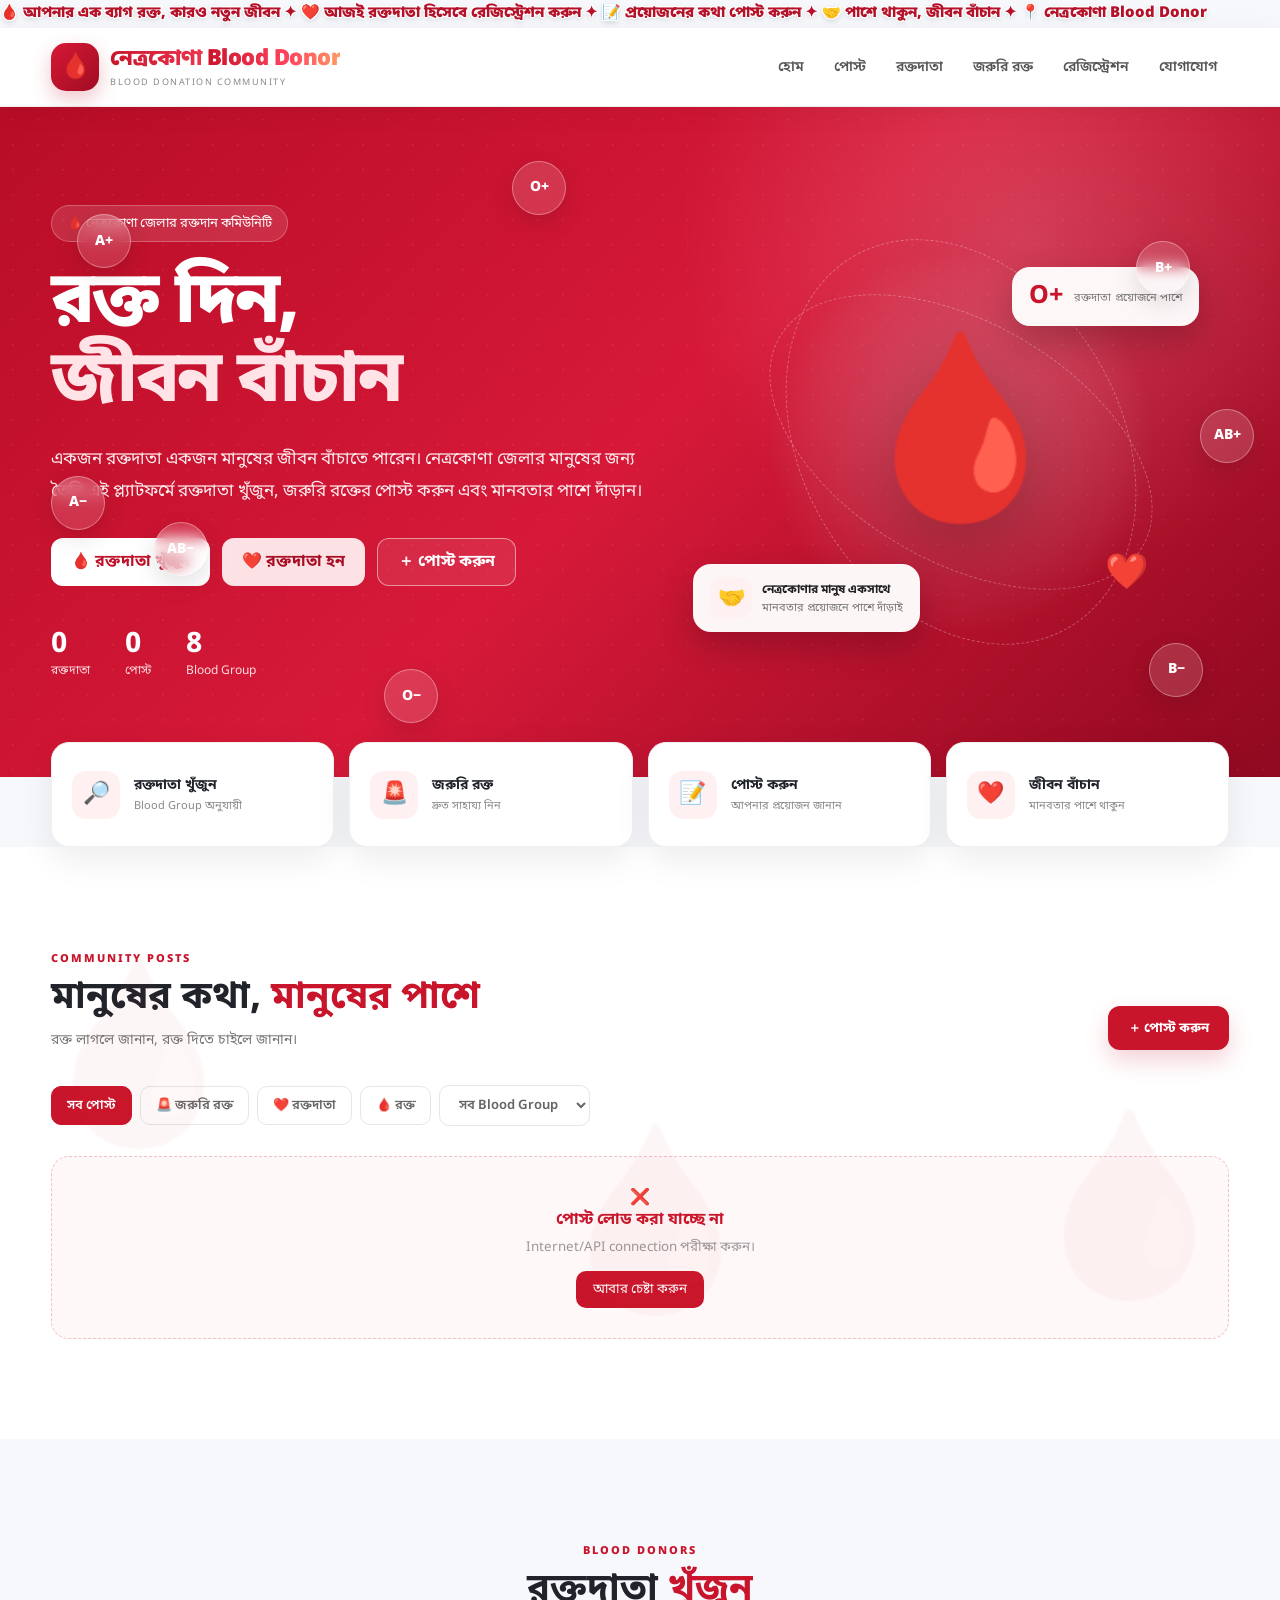
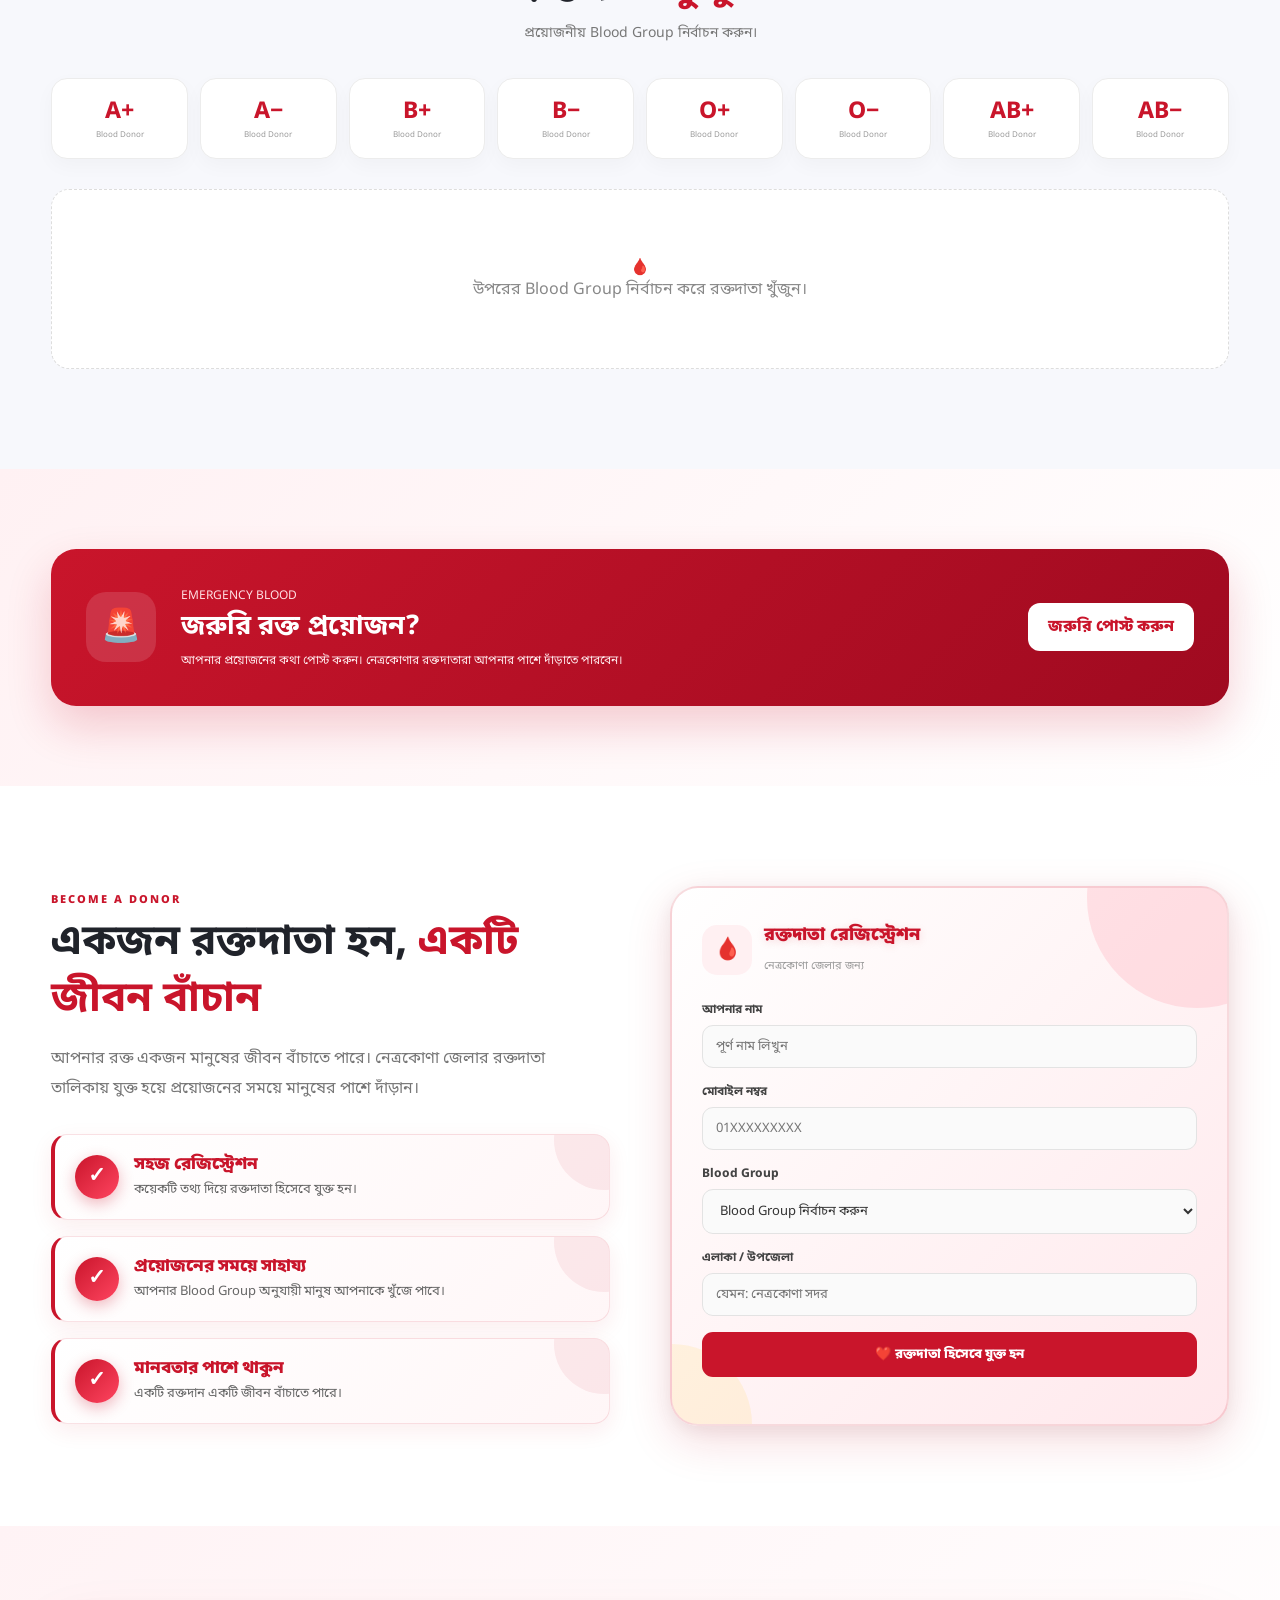
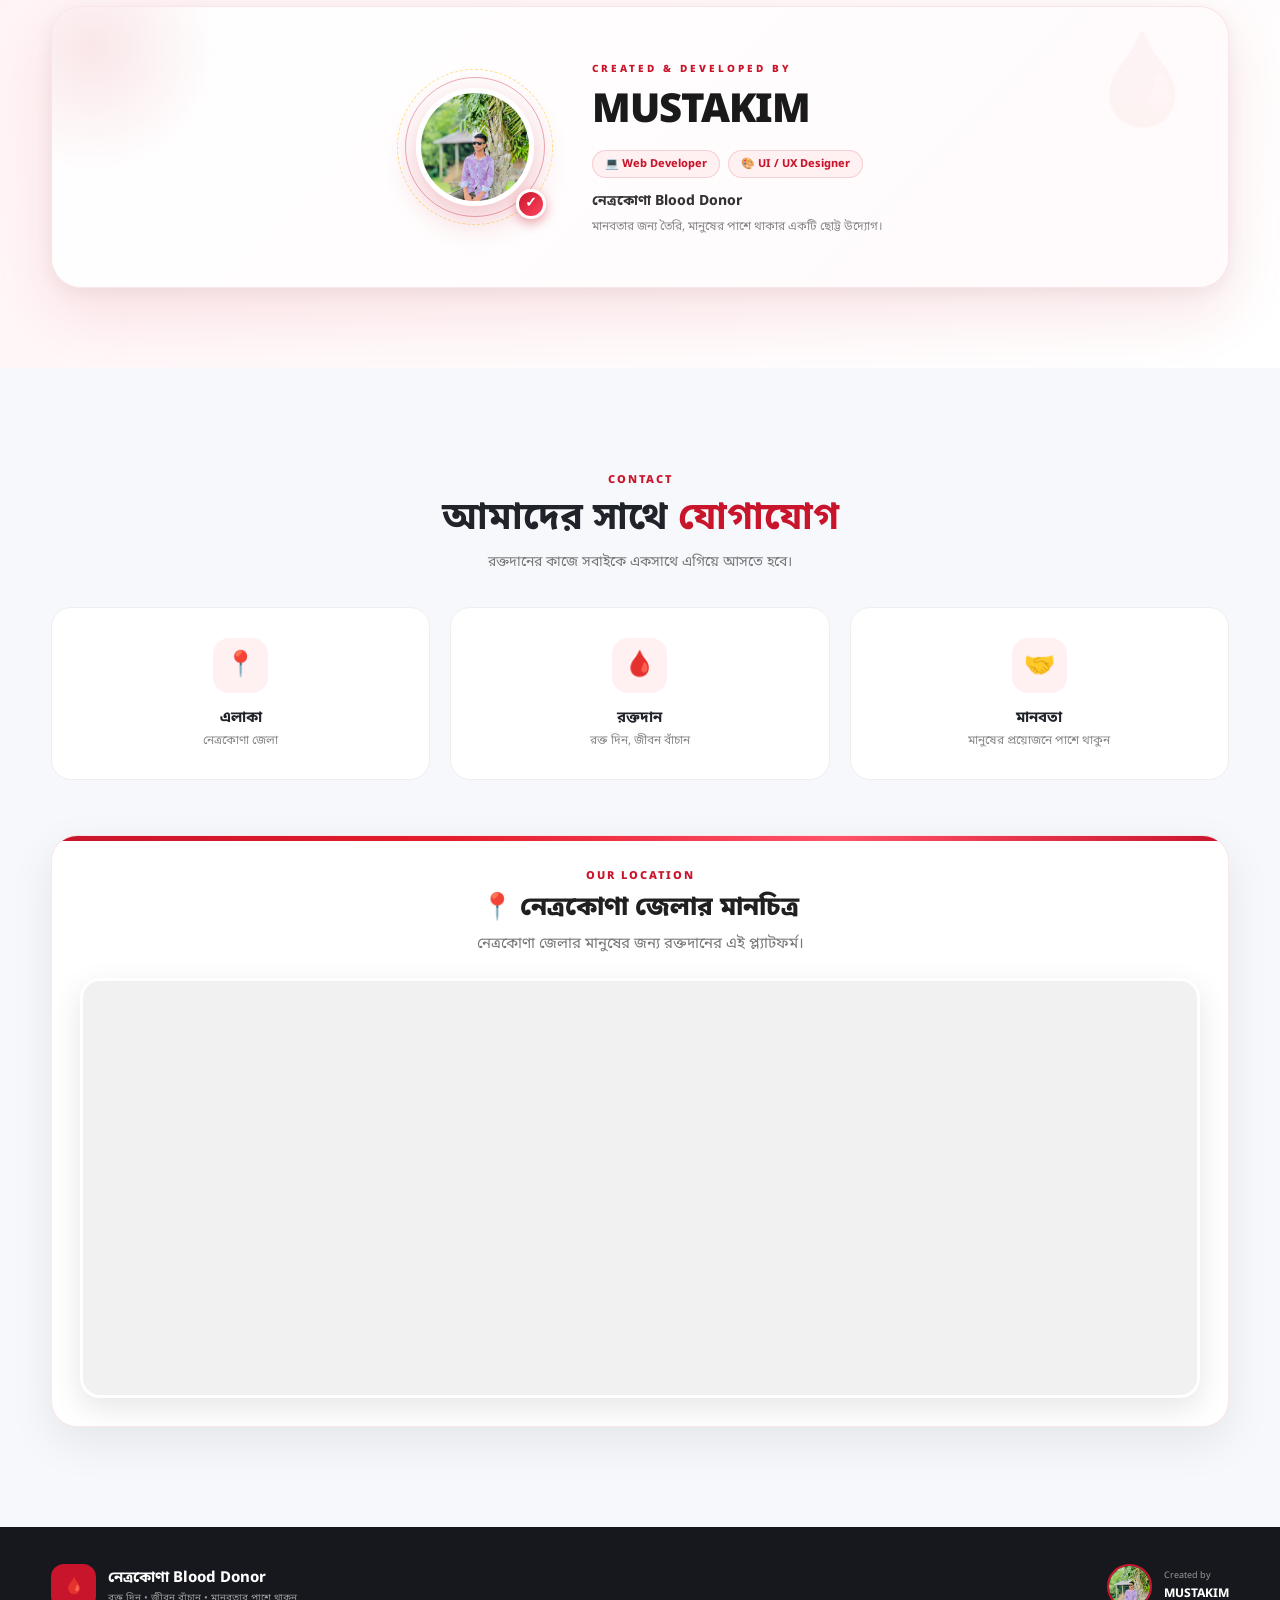
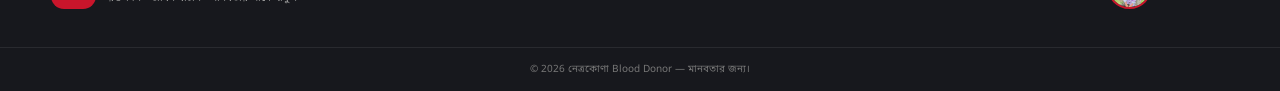
==== commit 3e522c44: "add file" ====
--- a/index.html
+++ b/index.html
@@ -1,3 +1,4 @@
+
 <!DOCTYPE html>
 <html lang="bn">
 <head>
@@ -21,7 +22,7 @@
     ====================================================== -->
 
     <meta name="description"
-          content="নেত্রকোণা জেলার রক্তদাতা খুঁজুন। জরুরি রক্তের প্রয়োজন জানিয়ে পোস্ট করুন, রক্তদাতা হিসেবে রেজিস্ট্রেশন করুন এবং রক্ত দিয়ে মানুষের জীবন বাঁচান। নেত্রকোণা Blood Donor।">
+          content="নেত্রকোণা জেলার রক্তদাতা খুঁজুন। জরুরি রক্তের প্রয়োজন জানিয়ে পোস্ট করুন, রক্তদাতা হিসেবে রেজিস্ট্রেশন করুন এবং রক্ত দিয়ে মানুষের জীবন বাঁচান। নেত্রকোণা Blood Donor।">
 
 
     <!-- =====================================================
@@ -29,7 +30,7 @@
     ====================================================== -->
 
     <meta name="keywords"
-          content="নেত্রকোণা রক্ত, নেত্রকোণা রক্তদাতা, নেত্রকোণা Blood Donor, Netrokona Blood Donor, নেত্রকোণায় রক্তদাতা, জরুরি রক্ত নেত্রকোণা, রক্ত চাই নেত্রকোণা, রক্তদান নেত্রকোণা, Netrokona blood donor, blood donor Netrokona">
+          content="নেত্রকোণা রক্ত, নেত্রকোণা রক্তদাতা, নেত্রকোণা Blood Donor, Netrokona Blood Donor, নেত্রকোণায় রক্তদাতা, জরুরি রক্ত নেত্রকোণা, রক্ত চাই নেত্রকোণা, রক্তদান নেত্রকোণা, Netrokona blood donor, blood donor Netrokona">
 
 
     <!-- =====================================================
@@ -80,7 +81,7 @@
           content="নেত্রকোণা রক্ত | নেত্রকোণা Blood Donor">
 
     <meta property="og:description"
-          content="নেত্রকোণা জেলার রক্তদাতা খুঁজুন, জরুরি রক্তের পোস্ট করুন এবং রক্ত দিয়ে মানুষের জীবন বাঁচান।">
+          content="নেত্রকোণা জেলার রক্তদাতা খুঁজুন, জরুরি রক্তের পোস্ট করুন এবং রক্ত দিয়ে মানুষের জীবন বাঁচান।">
 
     <meta property="og:url"
           content="https://mdmustakimcom3-wq.github.io/-Blood-Donor/">
@@ -109,7 +110,7 @@
           content="নেত্রকোণা রক্ত | নেত্রকোণা Blood Donor">
 
     <meta name="twitter:description"
-          content="নেত্রকোণা জেলার রক্তদাতা খুঁজুন এবং জরুরি রক্তের প্রয়োজনে মানুষের পাশে দাঁড়ান।">
+          content="নেত্রকোণা জেলার রক্তদাতা খুঁজুন এবং জরুরি রক্তের প্রয়োজনে মানুষের পাশে দাঁড়ান।">
 
     <meta name="twitter:image"
           content="https://mdmustakimcom3-wq.github.io/-Blood-Donor/images/logo.png">
@@ -307,7 +308,7 @@
                 একজন রক্তদাতা একজন মানুষের জীবন বাঁচাতে পারেন।
                 নেত্রকোণা জেলার মানুষের জন্য তৈরি এই প্ল্যাটফর্মে
                 রক্তদাতা খুঁজুন, জরুরি রক্তের পোস্ট করুন এবং
-                মানবতার পাশে দাঁড়ান।
+                মানবতার পাশে দাঁড়ান।
             </p>
 
             <div class="hero-buttons">
@@ -367,7 +368,7 @@
 
                 <div>
                     <span>রক্তদাতা</span>
-                    <span>প্রয়োজনে পাশে</span>
+                    <span>প্রয়োজনে পাশে</span>
                 </div>
 
             </div>
@@ -386,7 +387,7 @@
                     </strong>
 
                     <span>
-                        মানবতার প্রয়োজনে পাশে দাঁড়াই
+                        মানবতার প্রয়োজনে পাশে দাঁড়াই
                     </span>
 
                 </div>
@@ -423,7 +424,7 @@
 
                 <div>
                     <strong>রক্তদাতা খুঁজুন</strong>
-                    <span>Blood Group অনুযায়ী</span>
+                    <span>Blood Group অনুযায়ী</span>
                 </div>
 
             </a>
@@ -451,7 +452,7 @@
 
                 <div>
                     <strong>পোস্ট করুন</strong>
-                    <span>আপনার প্রয়োজন জানান</span>
+                    <span>আপনার প্রয়োজন জানান</span>
                 </div>
 
             </a>
@@ -640,7 +641,7 @@
                 </h2>
 
                 <p>
-                    প্রয়োজনীয় Blood Group নির্বাচন করুন।
+                    প্রয়োজনীয় Blood Group নির্বাচন করুন।
                 </p>
 
             </div>
@@ -736,13 +737,13 @@
                 </span>
 
                 <h2>
-                    জরুরি রক্ত প্রয়োজন?
+                    জরুরি রক্ত প্রয়োজন?
                 </h2>
 
                 <p>
-                    আপনার প্রয়োজনের কথা পোস্ট করুন।
+                    আপনার প্রয়োজনের কথা পোস্ট করুন।
                     নেত্রকোণার রক্তদাতারা আপনার পাশে
-                    দাঁড়াতে পারবেন।
+                    দাঁড়াতে পারবেন।
                 </p>
 
             </div>
@@ -785,8 +786,8 @@
 
                 <p>
                     আপনার রক্ত একজন মানুষের জীবন বাঁচাতে পারে।
-                    নেত্রকোণা জেলার রক্তদাতা তালিকায় যুক্ত হয়ে
-                    প্রয়োজনের সময়ে মানুষের পাশে দাঁড়ান।
+                    নেত্রকোণা জেলার রক্তদাতা তালিকায় যুক্ত হয়ে
+                    প্রয়োজনের সময়ে মানুষের পাশে দাঁড়ান।
                 </p>
 
 
@@ -805,7 +806,7 @@
                             </strong>
 
                             <span>
-                                কয়েকটি তথ্য দিয়ে রক্তদাতা হিসেবে যুক্ত হন।
+                                কয়েকটি তথ্য দিয়ে রক্তদাতা হিসেবে যুক্ত হন।
                             </span>
 
                         </div>
@@ -822,11 +823,11 @@
                         <div class="benefit-content">
 
                             <strong>
-                                প্রয়োজনের সময়ে সাহায্য
+                                প্রয়োজনের সময়ে সাহায্য
                             </strong>
 
                             <span>
-                                আপনার Blood Group অনুযায়ী মানুষ আপনাকে খুঁজে পাবে।
+                                আপনার Blood Group অনুযায়ী মানুষ আপনাকে খুঁজে পাবে।
                             </span>
 
                         </div>
@@ -999,6 +1000,8 @@
 
         <div class="creator-card">
 
+            <div class="creator-glow"></div>
+
             <div class="creator-decoration">
                 🩸
             </div>
@@ -1015,22 +1018,34 @@
                     class="creator-photo"
                     onerror="this.src='images/logo.png'">
 
+                <div class="creator-verified" title="Verified Creator">
+                    ✓
+                </div>
+
             </div>
 
 
             <div class="creator-text">
 
-                <span>
-                    CREATED BY
+                <span class="creator-tag">
+                    CREATED &amp; DEVELOPED BY
                 </span>
 
                 <h2>
                     MUSTAKIM
                 </h2>
 
-                <p>
-                    Developer & Creator
-                </p>
+                <div class="creator-role-row">
+
+                    <span class="creator-role">
+                        💻 Web Developer
+                    </span>
+
+                    <span class="creator-role">
+                        🎨 UI / UX Designer
+                    </span>
+
+                </div>
 
                 <strong>
                     নেত্রকোণা Blood Donor
@@ -1058,6 +1073,7 @@
     class="section contact-section"
     id="contact">
 
+
     <div class="container">
 
         <div class="section-heading center">
@@ -1073,7 +1089,7 @@
                 </h2>
 
                 <p>
-                    রক্তদানের কাজে সবাইকে একসাথে এগিয়ে আসতে হবে।
+                    রক্তদানের কাজে সবাইকে একসাথে এগিয়ে আসতে হবে।
                 </p>
 
             </div>
@@ -1128,7 +1144,7 @@
                 </h3>
 
                 <p>
-                    মানুষের প্রয়োজনে পাশে থাকুন
+                    মানুষের প্রয়োজনে পাশে থাকুন
                 </p>
 
             </div>
@@ -1275,7 +1291,7 @@
                 </h2>
 
                 <p>
-                    আপনার প্রয়োজন বা রক্তদানের কথা জানান
+                    আপনার প্রয়োজন বা রক্তদানের কথা জানান
                 </p>
 
             </div>
@@ -1423,7 +1439,7 @@
                 <textarea
                     id="postMessage"
                     rows="5"
-                    placeholder="আপনার প্রয়োজন বা রক্তদানের কথা লিখুন..."
+                    placeholder="আপনার প্রয়োজন বা রক্তদানের কথা লিখুন..."
                     required></textarea>
 
             </div>
@@ -1450,7 +1466,7 @@
                         </strong>
 
                         <span>
-                            রক্ত দেওয়ার ছবি বা ভিডিও শেয়ার করতে পারেন
+                            রক্ত দেওয়ার ছবি বা ভিডিও শেয়ার করতে পারেন
                         </span>
 
                     </div>
@@ -1478,7 +1494,7 @@
                     onclick="removePostMedia()"
                     style="display:none;">
 
-                    ✕ মিডিয়া সরান
+                    ✕ মিডিয়া সরান
 
                 </button>
 
@@ -1497,7 +1513,7 @@
             <div class="delete-code-note">
 
                 🔐 পোস্ট করার পর আপনাকে একটি
-                <strong>Delete Code</strong> দেওয়া হবে।
+                <strong>Delete Code</strong> দেওয়া হবে।
 
                 <br>
 
@@ -1555,7 +1571,7 @@
 
 
         <h2>
-            পোস্ট সফল হয়েছে
+            পোস্ট সফল হয়েছে
         </h2>
 
         <p>
@@ -1575,7 +1591,7 @@
         <div class="code-warning">
 
             ⚠️ এই কোডটি অবশ্যই সংরক্ষণ করে রাখুন।
-            পোস্ট মুছতে পরে এই কোড প্রয়োজন হবে।
+            পোস্ট মুছতে পরে এই কোড প্রয়োজন হবে।
 
         </div>
 
@@ -2129,7 +2145,7 @@
                 </div>
 
                 <strong>
-                    কোনো পোস্ট পাওয়া যায়নি
+                    কোনো পোস্ট পাওয়া যায়নি
                 </strong>
 
                 <small>
@@ -2797,7 +2813,7 @@
     if(!name || !phone || !message){
 
         showToast(
-            "প্রয়োজনীয় তথ্য পূরণ করুন।"
+            "প্রয়োজনীয় তথ্য পূরণ করুন।"
         );
 
         return;
@@ -2812,7 +2828,7 @@
 
 
     status.textContent =
-        "দয়া করে অপেক্ষা করুন...";
+        "দয়া করে অপেক্ষা করুন...";
 
 
     try{
@@ -2911,7 +2927,7 @@
 
             throw new Error(
                 data.message ||
-                "পোস্ট করা যায়নি।"
+                "পোস্ট করা যায়নি।"
             );
 
         }
@@ -2954,7 +2970,7 @@
 
 
         showToast(
-            "পোস্ট সফলভাবে করা হয়েছে।"
+            "পোস্ট সফলভাবে করা হয়েছে।"
         );
 
 
@@ -2964,7 +2980,7 @@
 
         status.textContent =
             error.message ||
-            "পোস্ট করা যায়নি.";
+            "পোস্ট করা যায়নি.";
 
 
         status.className =
@@ -2973,7 +2989,7 @@
 
         showToast(
             error.message ||
-            "পোস্ট করা যায়নি।"
+            "পোস্ট করা যায়নি।"
         );
 
 
@@ -3031,7 +3047,7 @@
 
             throw new Error(
                 data.message ||
-                "Like করা যায়নি।"
+                "Like করা যায়নি।"
             );
 
         }
@@ -3065,7 +3081,7 @@
 
         showToast(
             error.message ||
-            "Like করা যায়নি।"
+            "Like করা যায়নি।"
         );
 
         button.disabled = false;
@@ -3248,7 +3264,7 @@
         area.innerHTML = `
 
             <div class="comment-error">
-                মন্তব্য লোড করা যায়নি।
+                মন্তব্য লোড করা যায়নি।
             </div>
 
         `;
@@ -3332,14 +3348,14 @@
 
             throw new Error(
                 data.message ||
-                "মন্তব্য করা যায়নি।"
+                "মন্তব্য করা যায়নি।"
             );
 
         }
 
 
         showToast(
-            "মন্তব্য যোগ হয়েছে।"
+            "মন্তব্য যোগ হয়েছে।"
         );
 
 
@@ -3350,7 +3366,7 @@
 
         showToast(
             error.message ||
-            "মন্তব্য করা যায়নি।"
+            "মন্তব্য করা যায়নি।"
         );
 
     }
@@ -3487,7 +3503,7 @@
 
             throw new Error(
                 data.message ||
-                "পোস্ট মুছে ফেলা যায়নি।"
+                "পোস্ট মুছে ফেলা যায়নি।"
             );
 
         }
@@ -3514,7 +3530,7 @@
 
 
         showToast(
-            "পোস্ট সফলভাবে মুছে ফেলা হয়েছে।"
+            "পোস্ট সফলভাবে মুছে ফেলা হয়েছে।"
         );
 
 
@@ -3655,14 +3671,14 @@
 
             throw new Error(
                 data.message ||
-                "রেজিস্ট্রেশন জমা হয়নি।"
+                "রেজিস্ট্রেশন জমা হয়নি।"
             );
 
         }
 
 
         message.textContent =
-            "✅ রেজিস্ট্রেশন সফল হয়েছে। ধন্যবাদ!";
+            "✅ রেজিস্ট্রেশন সফল হয়েছে। ধন্যবাদ!";
 
         message.className =
             "form-message success";
@@ -3680,7 +3696,7 @@
 
         message.textContent =
             error.message ||
-            "রেজিস্ট্রেশন জমা হয়নি।";
+            "রেজিস্ট্রেশন জমা হয়নি।";
 
         message.className =
             "form-message error";
@@ -3750,7 +3766,7 @@
 
                 <strong>
                     এই Blood Group-এর
-                    কোনো রক্তদাতা পাওয়া যায়নি।
+                    কোনো রক্তদাতা পাওয়া যায়নি।
                 </strong>
 
                 <small>
@@ -3988,4 +4004,4 @@
 </script>
 
 </body>
-</html>+</html>
--- a/style.css
+++ b/style.css
@@ -1823,31 +1823,61 @@
 .creator-card{
     position:relative;
     overflow:hidden;
-    background:#fff;
-    border:1px solid #eee;
+    background:linear-gradient(
+        135deg,
+        #ffffff 0%,
+        #fffafb 100%
+    );
+    border:1px solid rgba(201,21,43,.10);
     border-radius:30px;
-    padding:45px;
+    padding:50px 45px;
     display:flex;
     justify-content:center;
     align-items:center;
-    gap:35px;
+    gap:40px;
     text-align:left;
     box-shadow:
-        0 20px 50px rgba(0,0,0,.06);
+        0 25px 60px rgba(201,21,43,.10),
+        0 5px 18px rgba(0,0,0,.05);
+    transition:
+        transform .4s ease,
+        box-shadow .4s ease;
+}
+
+.creator-card:hover{
+    transform:translateY(-6px);
+    box-shadow:
+        0 30px 70px rgba(201,21,43,.16),
+        0 8px 22px rgba(0,0,0,.06);
+}
+
+.creator-glow{
+    position:absolute;
+    width:260px;
+    height:260px;
+    left:-90px;
+    top:-90px;
+    background:radial-gradient(
+        circle,
+        rgba(201,21,43,.10),
+        transparent 70%
+    );
+    border-radius:50%;
+    pointer-events:none;
 }
 
 .creator-decoration{
     position:absolute;
-    right:25px;
-    top:15px;
-    font-size:80px;
-    opacity:.04;
+    right:30px;
+    top:20px;
+    font-size:90px;
+    opacity:.035;
 }
 
 .creator-photo-wrap{
     position:relative;
-    width:145px;
-    height:145px;
+    width:155px;
+    height:155px;
     flex-shrink:0;
     display:grid;
     place-items:center;
@@ -1856,35 +1886,60 @@
 .creator-photo{
     position:relative;
     z-index:3;
-    width:110px;
-    height:110px;
+    width:118px;
+    height:118px;
     object-fit:cover;
     border-radius:50%;
     border:5px solid #fff;
     box-shadow:
-        0 10px 30px rgba(201,21,43,.2);
+        0 12px 32px rgba(201,21,43,.25);
 }
 
 .creator-ring{
     position:absolute;
-    border:1px solid #e8a6ae;
+    border:1px solid rgba(201,21,43,.35);
     border-radius:50%;
 }
 
 .ring-one{
-    width:135px;
-    height:135px;
+    width:140px;
+    height:140px;
     animation:spin 12s linear infinite;
 }
 
 .ring-two{
-    width:150px;
-    height:150px;
+    width:156px;
+    height:156px;
     border-style:dashed;
-    animation:spinReverse 15s linear infinite;
-}
-
-.creator-text span{
+    border-color:rgba(255,193,7,.5);
+    animation:spinReverse 16s linear infinite;
+}
+
+.creator-verified{
+    position:absolute;
+    z-index:4;
+    bottom:6px;
+    right:6px;
+    width:30px;
+    height:30px;
+    display:grid;
+    place-items:center;
+    background:linear-gradient(135deg,#c9152b,#ff4560);
+    color:#fff;
+    border:3px solid #fff;
+    border-radius:50%;
+    font-size:14px;
+    font-weight:900;
+    box-shadow:0 4px 12px rgba(201,21,43,.4);
+}
+
+.creator-text{
+    position:relative;
+    z-index:2;
+}
+
+.creator-tag{
+    display:inline-block;
     font-size:10px;
     letter-spacing:3px;
     color:#c9152b;
@@ -1892,26 +1947,47 @@
 }
 
 .creator-text h2{
-    color:#222;
-    font-size:38px;
-    margin:3px 0;
-}
-
-.creator-text p{
+    color:#1a1a1a;
+    font-size:40px;
+    font-weight:900;
+    margin:6px 0 12px;
+    letter-spacing:-1px;
+}
+
+.creator-role-row{
+    display:flex;
+    flex-wrap:wrap;
+    gap:8px;
+    margin-bottom:14px;
+}
+
+.creator-role{
+    display:inline-flex;
+    align-items:center;
+    gap:5px;
+    padding:6px 12px;
+    background:#fff0f2;
     color:#c9152b;
-    font-size:12px;
+    border:1px solid rgba(201,21,43,.15);
+    border-radius:30px;
+    font-size:11px;
+    font-weight:700;
 }
 
 .creator-text strong{
     display:block;
-    margin-top:10px;
+    color:#333;
+    font-size:14px;
+    font-weight:700;
 }
 
 .creator-text small{
     display:block;
     color:#888;
-    margin-top:7px;
-    font-size:11px;
+    margin-top:6px;
+    font-size:12px;
+    line-height:1.7;
+    max-width:420px;
 }
 
 
@@ -2526,7 +2602,16 @@
     .creator-card{
         flex-direction:column;
         text-align:center;
-        padding:35px 20px;
+        padding:40px 22px;
+        gap:22px;
+    }
+
+    .creator-role-row{
+        justify-content:center;
+    }
+
+    .creator-text small{
+        max-width:100%;
     }
 
     .footer-content{
@@ -2781,4 +2866,104 @@
         padding:16px;
     }
 
+}
+/* =====================================================
+   🩸 HEADLINE + HEADER SPACE
+   ===================================================== */
+
+/* উপরে headline-এর জন্য জায়গা */
+body{
+    padding-top:28px;
+}
+
+/* আপনার Header আবার একদম স্বাভাবিক জায়গা থেকে শুরু হবে */
+.site-header{
+    margin-top:0;
+}
+
+/* Running headline */
+body::before{
+    content:"🩸  আপনার এক ব্যাগ রক্ত, কারও নতুন জীবন   ✦   ❤️  আজই রক্তদাতা হিসেবে রেজিস্ট্রেশন করুন   ✦   📝  প্রয়োজনের কথা পোস্ট করুন   ✦   🤝  পাশে থাকুন, জীবন বাঁচান   ✦   📍  নেত্রকোণা Blood Donor";
+
+    position:fixed;
+    top:3px;
+    left:0;
+
+    width:max-content;
+    white-space:nowrap;
+
+    z-index:99999;
+    pointer-events:none;
+
+    font-family:"Noto Sans Bengali",sans-serif;
+    font-size:15px;
+    font-weight:900;
+
+    color:#b5122a;
+
+    text-shadow:
+        1px 1px 0 #fff,
+        -1px -1px 0 #fff,
+        1px -1px 0 #fff,
+        -1px 1px 0 #fff,
+        0 2px 6px rgba(0,0,0,.18);
+
+    animation:
+        headlineMove 28s linear infinite,
+        headlineGlow 3s ease-in-out infinite;
+}
+
+
+/* Smooth movement */
+@keyframes headlineMove{
+    from{
+        transform:translate3d(100vw,0,0);
+    }
+
+    to{
+        transform:translate3d(-100%,0,0);
+    }
+}
+
+
+/* Premium glow */
+@keyframes headlineGlow{
+    0%,100%{
+        filter:drop-shadow(0 0 0 rgba(220,20,50,0));
+    }
+
+    50%{
+        filter:drop-shadow(0 0 6px rgba(220,20,50,.35));
+    }
+}
+
+
+/* 📱 Mobile */
+@media(max-width:600px){
+
+    body{
+        padding-top:25px;
+    }
+
+    body::before{
+        top:3px;
+        font-size:12px;
+        animation:
+            headlineMove 24s linear infinite,
+            headlineGlow 3s ease-in-out infinite;
+    }
+}
+
+
+/* 📱 Small mobile */
+@media(max-width:380px){
+
+    body{
+        padding-top:24px;
+    }
+
+    body::before{
+        font-size:11px;
+        animation-duration:21s;
+    }
 }
